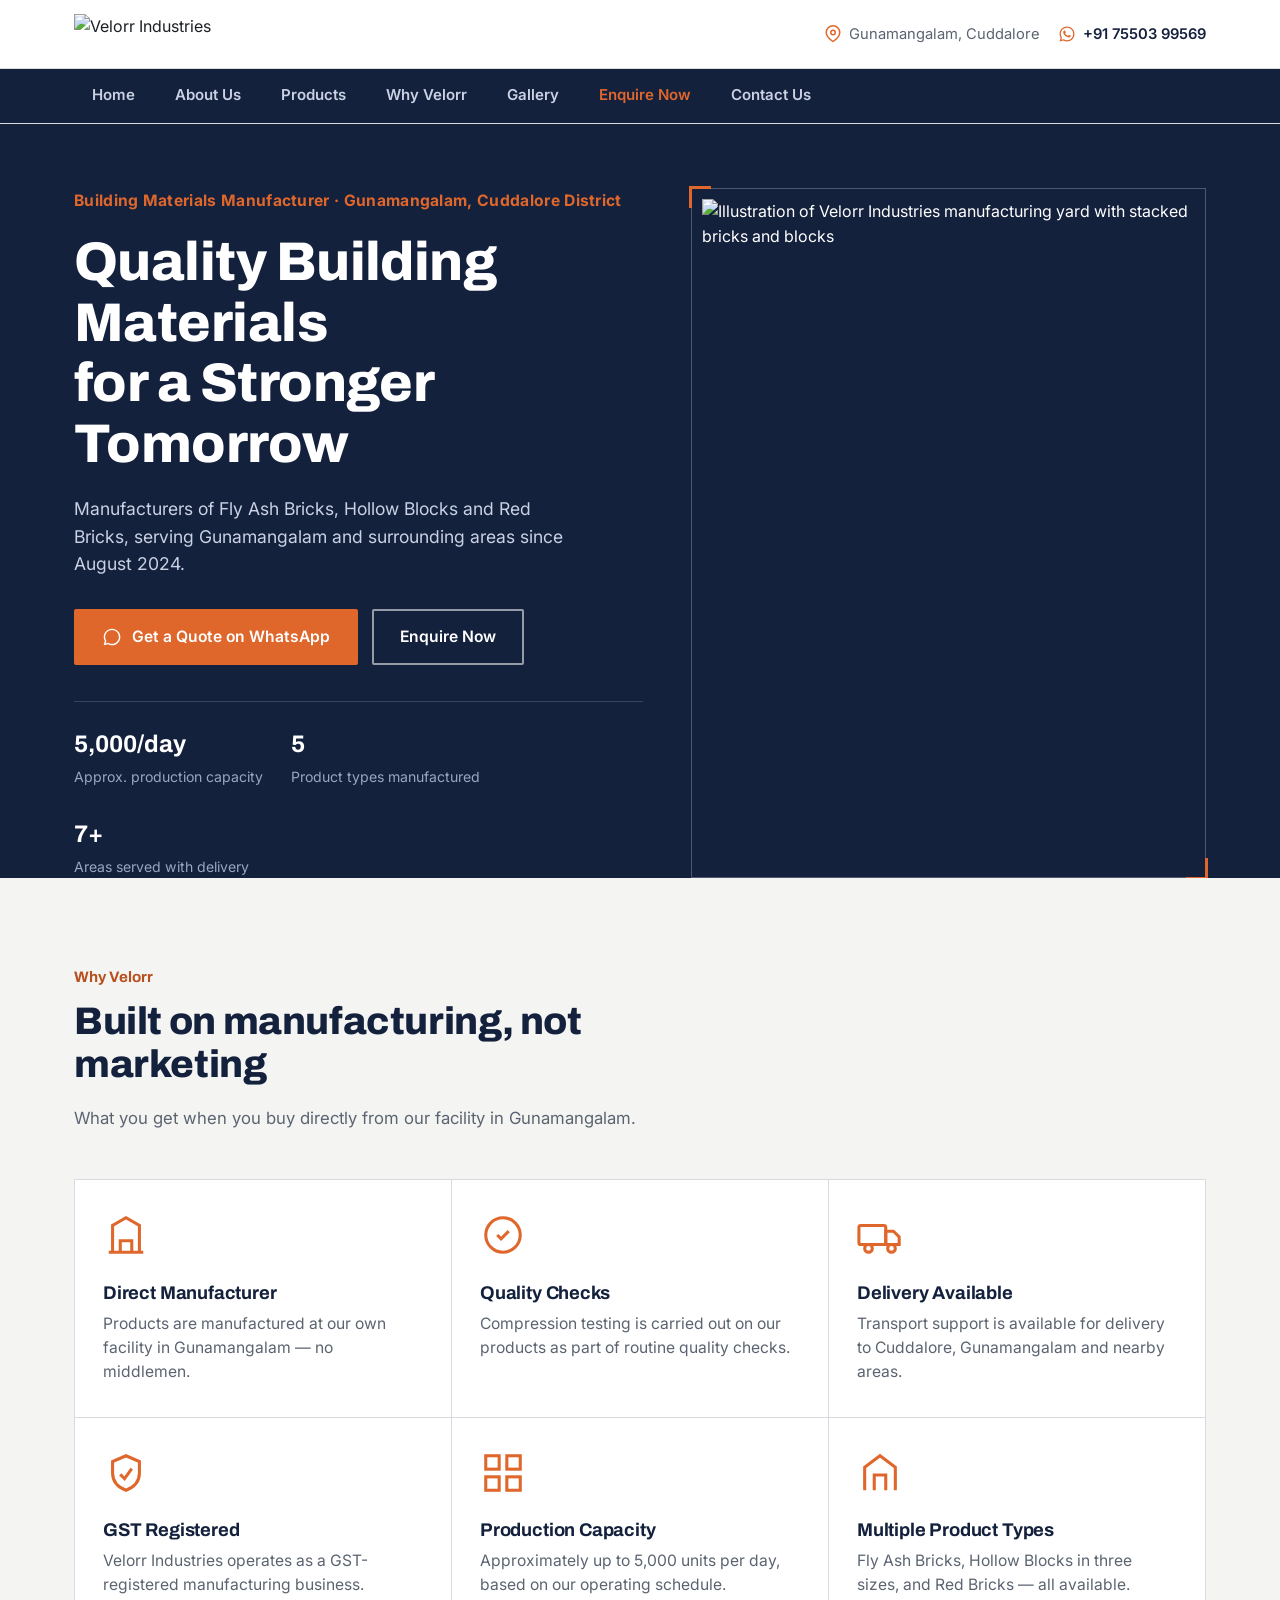
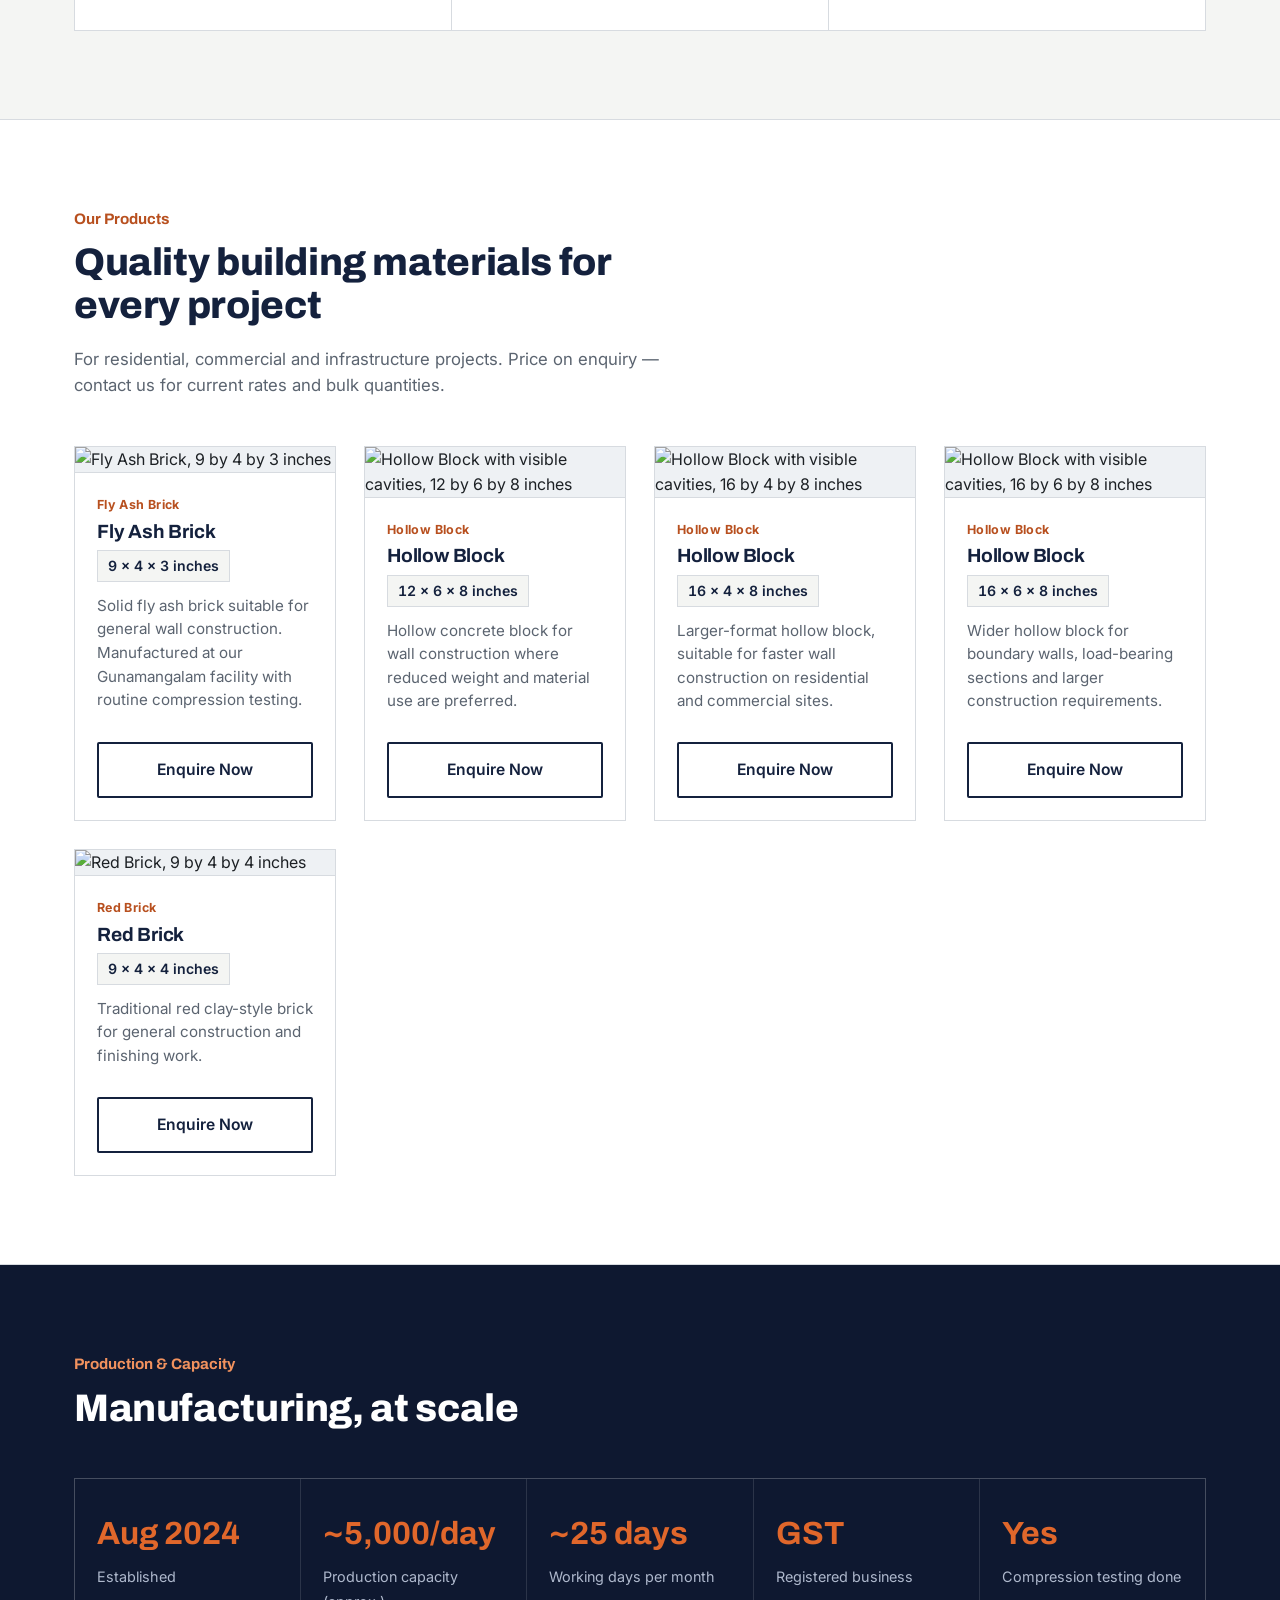
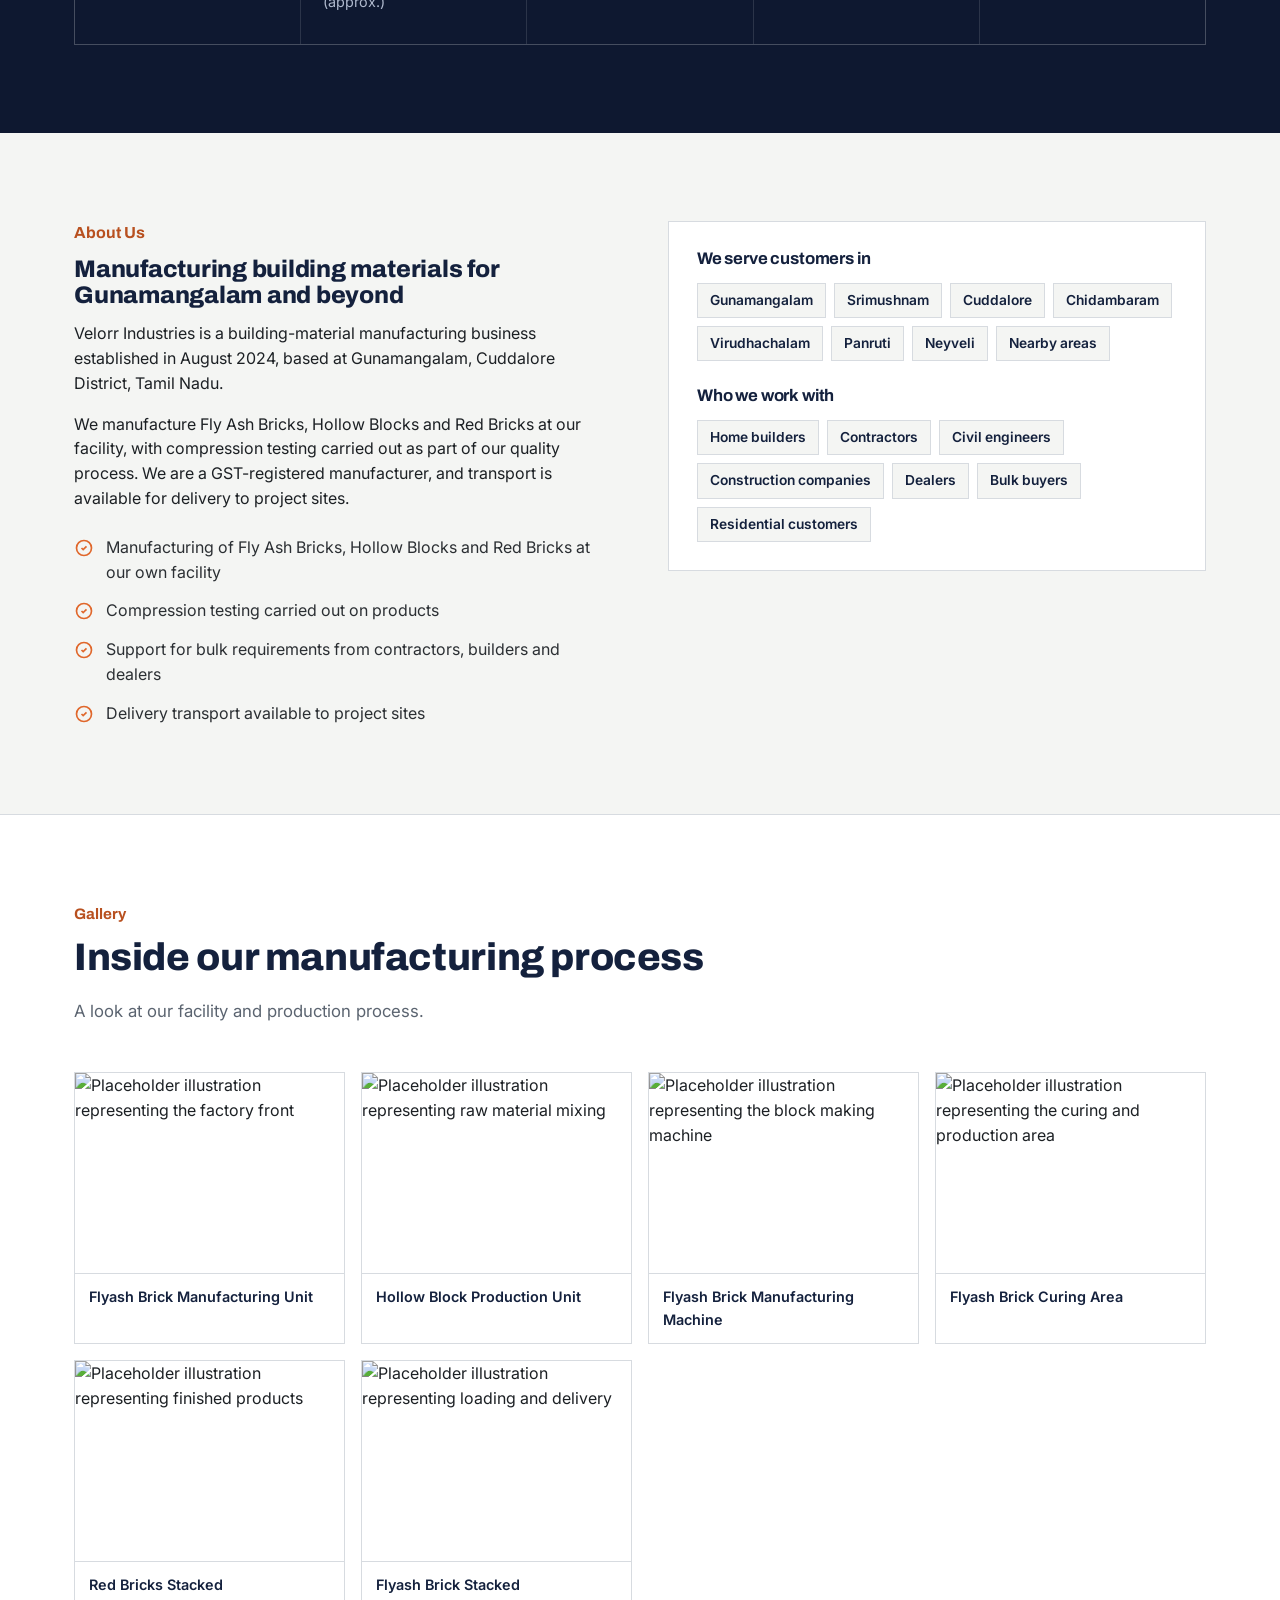
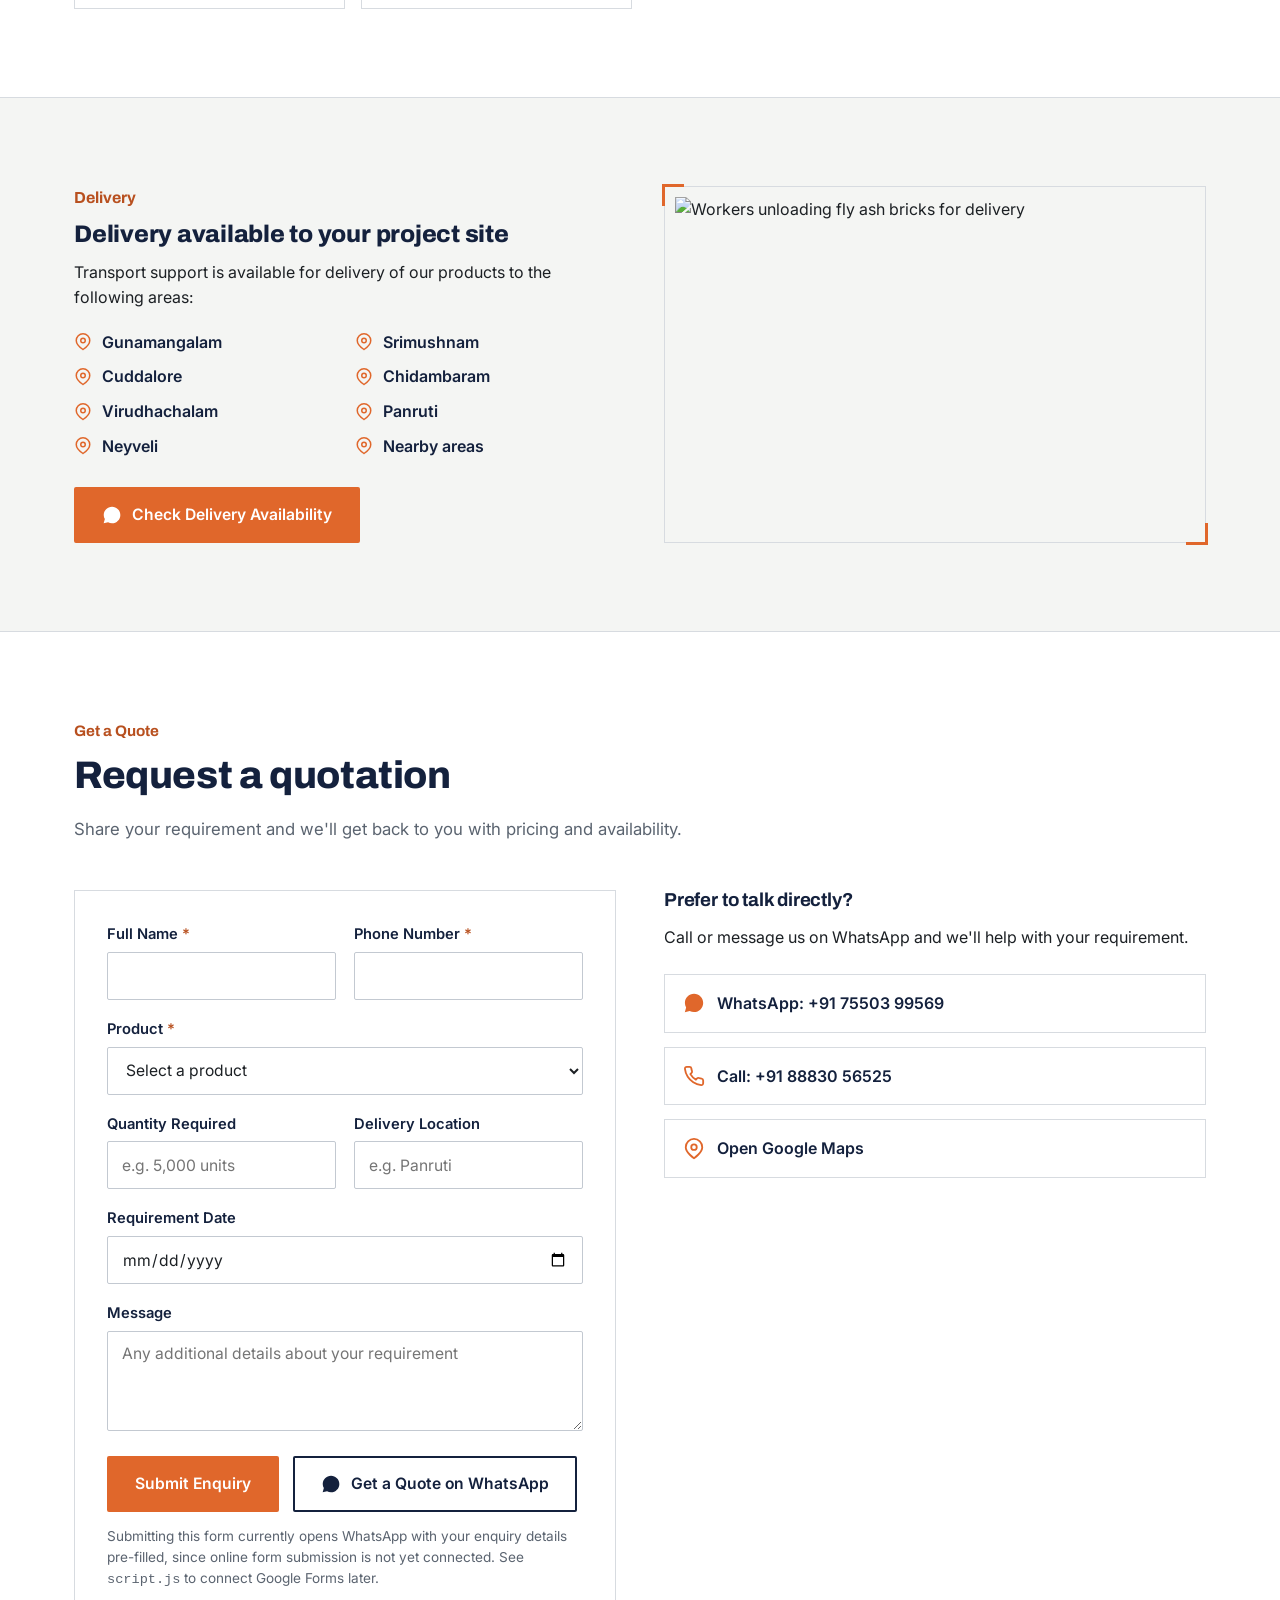
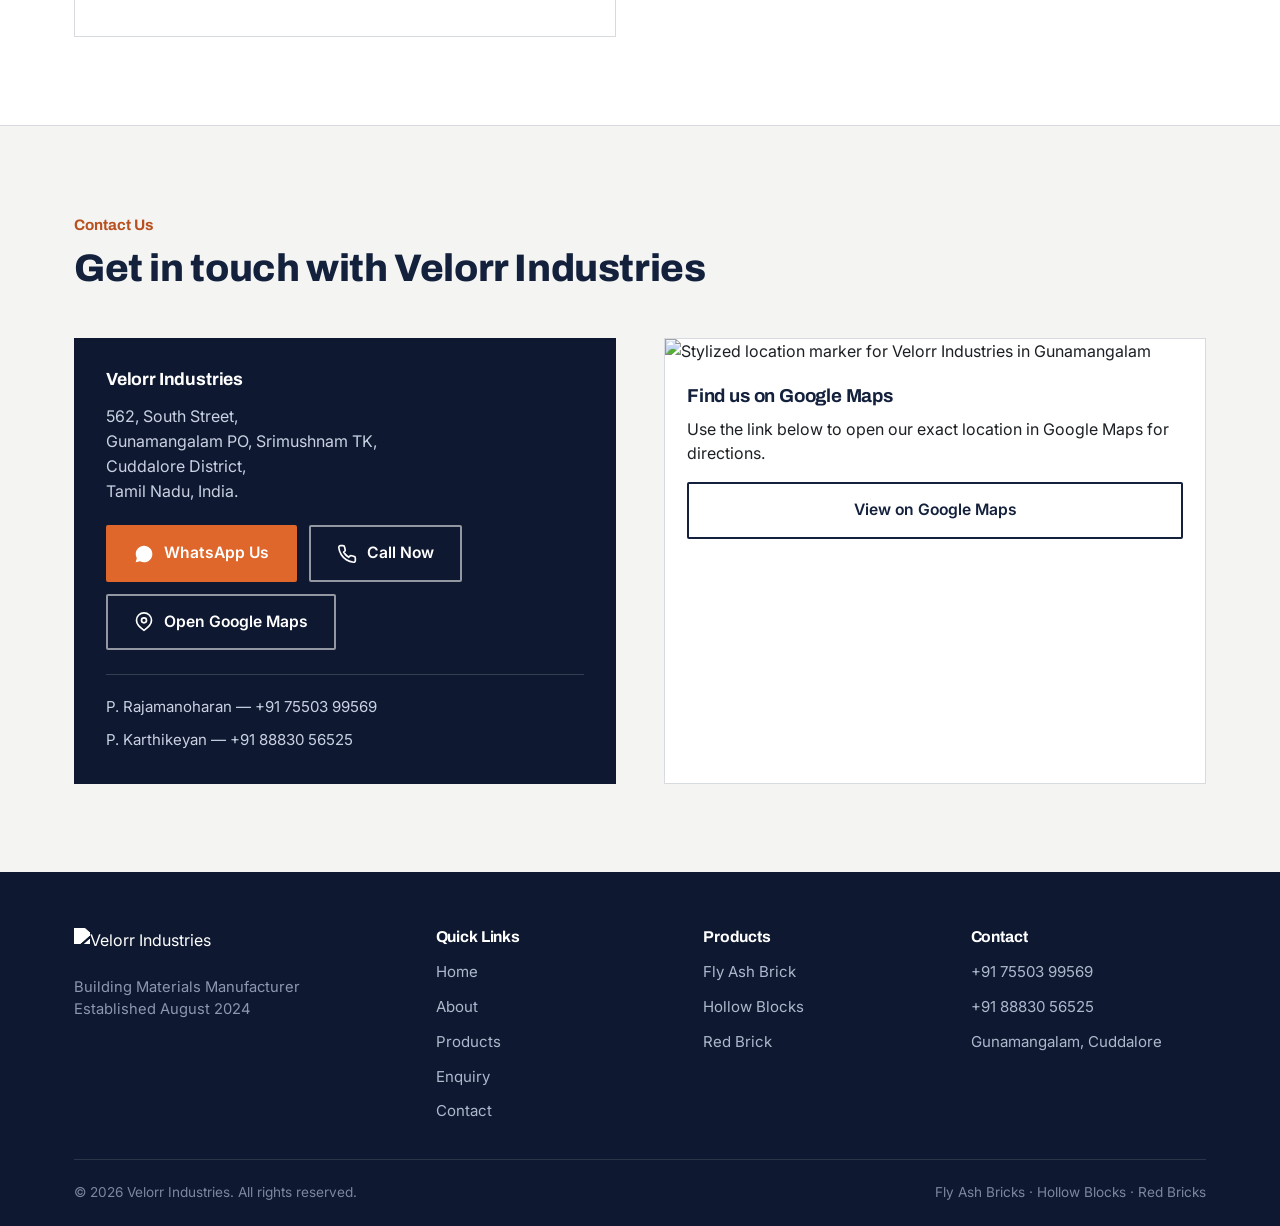
==== index.html @ 4a59111a "Add files via upload" ====
<!DOCTYPE html>
<html lang="en">
<head>
<meta charset="UTF-8">
<meta name="viewport" content="width=device-width, initial-scale=1.0">
<title>Velorr Industries | Fly Ash Bricks, Hollow Blocks &amp; Red Bricks in Cuddalore</title>
<meta name="description" content="Velorr Industries manufactures Fly Ash Bricks, Hollow Blocks and Red Bricks in Gunamangalam, Cuddalore District, Tamil Nadu, with delivery available in surrounding areas.">
<meta name="theme-color" content="#14213D">

<!-- Open Graph -->
<meta property="og:type" content="business.business">
<meta property="og:title" content="Velorr Industries | Fly Ash Bricks, Hollow Blocks & Red Bricks in Cuddalore">
<meta property="og:description" content="Manufacturers of Fly Ash Bricks, Hollow Blocks and Red Bricks in Gunamangalam, Cuddalore District, Tamil Nadu. Delivery available in Cuddalore, Srimushnam, Chidambaram, Virudhachalam, Panruti, Neyveli and nearby areas.">
<meta property="og:image" content="images/hero.jpeg>
<meta property="og:locale" content="en_IN">

<link rel="icon" type="image/svg+xml" href="favicon/favicon.svg">
<link rel="preconnect" href="https://fonts.googleapis.com">
<link rel="preconnect" href="https://fonts.gstatic.com" crossorigin>
<link href="https://fonts.googleapis.com/css2?family=Archivo:wght@600;700;800&amp;family=Inter:wght@400;500;600;700&amp;display=swap" rel="stylesheet">
<link rel="stylesheet" href="styles.css">

<script type="application/ld+json">
{
  "@context": "https://schema.org",
  "@type": "Manufacturer",
  "name": "Velorr Industries",
  "description": "Manufacturer of Fly Ash Bricks, Hollow Blocks and Red Bricks based in Gunamangalam, Cuddalore District, Tamil Nadu.",
  "address": {
    "@type": "PostalAddress",
    "streetAddress": "562, South Street, Gunamangalam PO, Srimushnam TK",
    "addressLocality": "Cuddalore District",
    "addressRegion": "Tamil Nadu",
    "addressCountry": "IN"
  },
  "telephone": "+91-75503-99569",
  "areaServed": ["Cuddalore", "Gunamangalam", "Srimushnam", "Chidambaram", "Virudhachalam", "Panruti", "Neyveli"],
  "foundingDate": "2024-08",
  "hasMap": "https://maps.app.goo.gl/VKtNGLdGWrJcr73x6",
  "makesOffer": [
    { "@type": "Offer", "itemOffered": { "@type": "Product", "name": "Fly Ash Brick", "additionalProperty": { "@type": "PropertyValue", "name": "Size", "value": "9 x 4 x 3 inches" } } },
    { "@type": "Offer", "itemOffered": { "@type": "Product", "name": "Hollow Block", "additionalProperty": { "@type": "PropertyValue", "name": "Size", "value": "12 x 4 x 8 inches" } } },
    { "@type": "Offer", "itemOffered": { "@type": "Product", "name": "Hollow Block", "additionalProperty": { "@type": "PropertyValue", "name": "Size", "value": "16 x 4 x 8 inches" } } },
    { "@type": "Offer", "itemOffered": { "@type": "Product", "name": "Hollow Block", "additionalProperty": { "@type": "PropertyValue", "name": "Size", "value": "16 x 6 x 8 inches" } } },
    { "@type": "Offer", "itemOffered": { "@type": "Product", "name": "Red Brick", "additionalProperty": { "@type": "PropertyValue", "name": "Size", "value": "9 x 4 x 4 inches" } } }
  ]
}
</script>
</head>
<body>

<a class="skip-link" href="#main">Skip to main content</a>

<!-- =========================================================
     HEADER
     ========================================================= -->
<header class="site-header">
  <div class="header-top">
    <a class="brand" href="#home" aria-label="Velorr Industries home">
      <img src="images/logo.svg" alt="Velorr Industries">
    </a>

    <div class="header-contact">
      <span class="header-location">
        <svg viewBox="0 0 24 24" fill="none" stroke="currentColor" stroke-width="2" aria-hidden="true"><path d="M21 10c0 6-9 12-9 12s-9-6-9-12a9 9 0 0 1 18 0Z"/><circle cx="12" cy="10" r="3"/></svg>
        Gunamangalam, Cuddalore
      </span>
      <a href="https://wa.me/917550399569" target="_blank" rel="noopener">
        <svg viewBox="0 0 24 24" fill="currentColor" aria-hidden="true"><path d="M12.04 2c-5.5 0-9.96 4.46-9.96 9.96 0 1.76.46 3.45 1.34 4.95L2 22l5.25-1.38a9.9 9.9 0 0 0 4.79 1.22h.01c5.5 0 9.96-4.46 9.96-9.96S17.54 2 12.04 2zm0 18.2h-.01a8.2 8.2 0 0 1-4.19-1.15l-.3-.18-3.11.82.83-3.03-.2-.31a8.24 8.24 0 0 1-1.26-4.4c0-4.55 3.7-8.25 8.25-8.25 2.2 0 4.27.86 5.83 2.42a8.19 8.19 0 0 1 2.41 5.83c0 4.55-3.7 8.25-8.25 8.25zm4.52-6.17c-.25-.12-1.47-.72-1.7-.81-.23-.08-.39-.12-.56.13-.17.25-.64.81-.78.97-.14.17-.29.19-.53.06-.25-.12-1.05-.39-2-1.23-.74-.66-1.24-1.48-1.39-1.73-.14-.25-.02-.38.11-.51.11-.11.25-.29.37-.43.12-.14.16-.25.25-.41.08-.17.04-.31-.02-.43-.06-.12-.56-1.35-.77-1.85-.2-.48-.41-.42-.56-.43h-.48c-.17 0-.43.06-.66.31-.23.25-.86.84-.86 2.04 0 1.2.88 2.37 1 2.53.12.17 1.74 2.65 4.21 3.72.59.25 1.05.4 1.41.52.59.19 1.13.16 1.56.1.48-.07 1.47-.6 1.68-1.18.21-.58.21-1.07.15-1.18-.06-.1-.23-.17-.48-.29z"/></svg>
        +91 75503 99569
      </a>
    </div>

    <button class="nav-toggle" id="navToggle" aria-expanded="false" aria-controls="mainNav" aria-label="Toggle navigation menu">
      <svg viewBox="0 0 24 24" fill="none" stroke="currentColor" stroke-width="2" aria-hidden="true"><line x1="3" y1="6" x2="21" y2="6"/><line x1="3" y1="12" x2="21" y2="12"/><line x1="3" y1="18" x2="21" y2="18"/></svg>
    </button>
  </div>

  <nav class="main-nav" id="mainNav" aria-label="Primary">
    <ul>
      <li><a href="#home">Home</a></li>
      <li><a href="#about">About Us</a></li>
      <li><a href="#products">Products</a></li>
      <li><a href="#why-velorr">Why Velorr</a></li>
      <li><a href="#gallery">Gallery</a></li>
      <li class="nav-cta"><a href="#enquiry">Enquire Now</a></li>
      <li><a href="#contact">Contact Us</a></li>
    </ul>
  </nav>
</header>

<main id="main">

  <!-- =========================================================
       HERO
       ========================================================= -->
  <section class="hero" id="home">
    <div class="container">
      <div class="hero-content">
        <span class="hero-eyebrow">Building Materials Manufacturer &middot; Gunamangalam, Cuddalore District</span>
        <h1>Quality Building Materials<br>for a Stronger Tomorrow</h1>
        <p class="hero-sub">Manufacturers of Fly Ash Bricks, Hollow Blocks and Red Bricks, serving Gunamangalam and surrounding areas since August 2024.</p>
        <div class="hero-ctas">
          <a class="btn btn-primary" href="https://wa.me/917550399569?text=Hello%20Velorr%20Industries%2C%0A%0AI%20would%20like%20to%20enquire%20about%20your%20building%20materials.%0A%0AProduct%3A%20%0AQuantity%3A%20%0ADelivery%20Location%3A%20%0A%0APlease%20share%20the%20price%20and%20availability.%0A%0AThank%20you." target="_blank" rel="noopener">
            <svg viewBox="0 0 24 24" fill="currentColor" aria-hidden="true"><path d="M12.04 2c-5.5 0-9.96 4.46-9.96 9.96 0 1.76.46 3.45 1.34 4.95L2 22l5.25-1.38a9.9 9.9 0 0 0 4.79 1.22h.01c5.5 0 9.96-4.46 9.96-9.96S17.54 2 12.04 2zm0 18.2h-.01a8.2 8.2 0 0 1-4.19-1.15l-.3-.18-3.11.82.83-3.03-.2-.31a8.24 8.24 0 0 1-1.26-4.4c0-4.55 3.7-8.25 8.25-8.25 2.2 0 4.27.86 5.83 2.42a8.19 8.19 0 0 1 2.41 5.83c0 4.55-3.7 8.25-8.25 8.25z"/></svg>
            Get a Quote on WhatsApp
          </a>
          <a class="btn btn-on-dark" href="#enquiry">Enquire Now</a>
        </div>
        <div class="hero-facts">
          <div class="hero-fact"><strong>5,000/day</strong><span>Approx. production capacity</span></div>
          <div class="hero-fact"><strong>5</strong><span>Product types manufactured</span></div>
          <div class="hero-fact"><strong>7+</strong><span>Areas served with delivery</span></div>
        </div>
      </div>
      <div class="hero-visual">
        <img src="images/hero.jpeg" alt="Illustration of Velorr Industries manufacturing yard with stacked bricks and blocks">
      </div>
    </div>
  </section>

  <!-- =========================================================
       WHY VELORR
       ========================================================= -->
  <section id="why-velorr">
    <div class="container">
      <div class="section-head">
        <span class="kicker">Why Velorr</span>
        <h2>Built on manufacturing, not marketing</h2>
        <p>What you get when you buy directly from our facility in Gunamangalam.</p>
      </div>

      <div class="why-grid">
        <div class="why-card">
          <svg class="why-icon" viewBox="0 0 24 24" fill="none" stroke="currentColor" stroke-width="1.6" aria-hidden="true"><path d="M3 21h18"/><path d="M5 21V7l7-4 7 4v14"/><path d="M9 21v-6h6v6"/></svg>
          <h3>Direct Manufacturer</h3>
          <p>Products are manufactured at our own facility in Gunamangalam &mdash; no middlemen.</p>
        </div>
        <div class="why-card">
          <svg class="why-icon" viewBox="0 0 24 24" fill="none" stroke="currentColor" stroke-width="1.6" aria-hidden="true"><path d="m9 12 2 2 4-4"/><circle cx="12" cy="12" r="9"/></svg>
          <h3>Quality Checks</h3>
          <p>Compression testing is carried out on our products as part of routine quality checks.</p>
        </div>
        <div class="why-card">
          <svg class="why-icon" viewBox="0 0 24 24" fill="none" stroke="currentColor" stroke-width="1.6" aria-hidden="true"><rect x="1" y="7" width="14" height="10" rx="1"/><path d="M15 10h4l3 3v4h-7z"/><circle cx="6" cy="19" r="2"/><circle cx="18" cy="19" r="2"/></svg>
          <h3>Delivery Available</h3>
          <p>Transport support is available for delivery to Cuddalore, Gunamangalam and nearby areas.</p>
        </div>
        <div class="why-card">
          <svg class="why-icon" viewBox="0 0 24 24" fill="none" stroke="currentColor" stroke-width="1.6" aria-hidden="true"><path d="M9 12.75 11.25 15 15 9.75"/><path d="M12 3l7 3v6c0 4.5-3 7.5-7 9-4-1.5-7-4.5-7-9V6l7-3Z"/></svg>
          <h3>GST Registered</h3>
          <p>Velorr Industries operates as a GST-registered manufacturing business.</p>
        </div>
        <div class="why-card">
          <svg class="why-icon" viewBox="0 0 24 24" fill="none" stroke="currentColor" stroke-width="1.6" aria-hidden="true"><rect x="3" y="3" width="7" height="7"/><rect x="14" y="3" width="7" height="7"/><rect x="3" y="14" width="7" height="7"/><rect x="14" y="14" width="7" height="7"/></svg>
          <h3>Production Capacity</h3>
          <p>Approximately up to 5,000 units per day, based on our operating schedule.</p>
        </div>
        <div class="why-card">
          <svg class="why-icon" viewBox="0 0 24 24" fill="none" stroke="currentColor" stroke-width="1.6" aria-hidden="true"><path d="M4 21V9l8-6 8 6v12"/><path d="M9 21v-8h6v8"/></svg>
          <h3>Multiple Product Types</h3>
          <p>Fly Ash Bricks, Hollow Blocks in three sizes, and Red Bricks &mdash; all available.</p>
        </div>
      </div>
    </div>
  </section>

  <!-- =========================================================
       PRODUCTS
       ========================================================= -->
  <section class="section-alt" id="products">
    <div class="container">
      <div class="section-head">
        <span class="kicker">Our Products</span>
        <h2>Quality building materials for every project</h2>
        <p>For residential, commercial and infrastructure projects. Price on enquiry &mdash; contact us for current rates and bulk quantities.</p>
      </div>

      <div class="product-grid">

        <article class="product-card">
          <div class="product-media">
            <img src="images/flyash.png" alt="Fly Ash Brick, 9 by 4 by 3 inches">
          </div>
          <div class="product-body">
            <span class="product-tag">Fly Ash Brick</span>
            <h3>Fly Ash Brick</h3>
            <span class="product-dims">9 &times; 4 &times; 3 inches</span>
            <p>Solid fly ash brick suitable for general wall construction. Manufactured at our Gunamangalam facility with routine compression testing.</p>
            <a class="btn btn-secondary" href="#enquiry" data-product="Fly Ash Brick &mdash; 9 x 4 x 3 inches">Enquire Now</a>
          </div>
        </article>

        <article class="product-card">
          <div class="product-media">
            <img src="images/hollow1.png" alt="Hollow Block with visible cavities, 12 by 6 by 8 inches">
          </div>
          <div class="product-body">
            <span class="product-tag">Hollow Block</span>
            <h3>Hollow Block</h3>
            <span class="product-dims">12 &times; 6 &times; 8 inches</span>
            <p>Hollow concrete block for wall construction where reduced weight and material use are preferred.</p>
            <a class="btn btn-secondary" href="#enquiry" data-product="Hollow Block &mdash; 12 x 6 x 8 inches">Enquire Now</a>
          </div>
        </article>

        <article class="product-card">
          <div class="product-media">
            <img src="images/hollow2.png" alt="Hollow Block with visible cavities, 16 by 4 by 8 inches">
          </div>
          <div class="product-body">
            <span class="product-tag">Hollow Block</span>
            <h3>Hollow Block</h3>
            <span class="product-dims">16 &times; 4 &times; 8 inches</span>
            <p>Larger-format hollow block, suitable for faster wall construction on residential and commercial sites.</p>
            <a class="btn btn-secondary" href="#enquiry" data-product="Hollow Block &mdash; 16 x 4 x 8 inches">Enquire Now</a>
          </div>
        </article>

        <article class="product-card">
          <div class="product-media">
            <img src="images/hollow3.png" alt="Hollow Block with visible cavities, 16 by 6 by 8 inches">
          </div>
          <div class="product-body">
            <span class="product-tag">Hollow Block</span>
            <h3>Hollow Block</h3>
            <span class="product-dims">16 &times; 6 &times; 8 inches</span>
            <p>Wider hollow block for boundary walls, load-bearing sections and larger construction requirements.</p>
            <a class="btn btn-secondary" href="#enquiry" data-product="Hollow Block &mdash; 16 x 6 x 8 inches">Enquire Now</a>
          </div>
        </article>

        <article class="product-card">
          <div class="product-media">
            <img src="images/redbrick.png" alt="Red Brick, 9 by 4 by 4 inches">
          </div>
          <div class="product-body">
            <span class="product-tag">Red Brick</span>
            <h3>Red Brick</h3>
            <span class="product-dims">9 &times; 4 &times; 4 inches</span>
            <p>Traditional red clay-style brick for general construction and finishing work.</p>
            <a class="btn btn-secondary" href="#enquiry" data-product="Red Brick &mdash; 9 x 4 x 4 inches">Enquire Now</a>
          </div>
        </article>

      </div>
    </div>
  </section>

  <!-- =========================================================
       PRODUCTION / CAPACITY
       ========================================================= -->
  <section class="stats-strip">
    <div class="container">
      <div class="section-head">
        <span class="kicker" style="color:#F2925E;">Production &amp; Capacity</span>
        <h2 style="color: #ffffff;">Manufacturing, at scale</h2>
      </div>
      <div class="stats-grid">
        <div class="stat-item">
          <strong>Aug 2024</strong>
          <span>Established</span>
        </div>
        <div class="stat-item">
          <strong>~5,000/day</strong>
          <span>Production capacity (approx.)</span>
        </div>
        <div class="stat-item">
          <strong>~25 days</strong>
          <span>Working days per month</span>
        </div>
        <div class="stat-item">
          <strong>GST</strong>
          <span>Registered business</span>
        </div>
        <div class="stat-item">
          <strong>Yes</strong>
          <span>Compression testing done</span>
        </div>
      </div>
    </div>
  </section>

  <!-- =========================================================
       ABOUT US
       ========================================================= -->
  <section id="about">
    <div class="container">
      <div class="about-grid">
        <div>
          <span class="kicker" style="display:block;font-family:var(--font-display);font-weight:700;color:#B8501F;margin-bottom:10px;">About Us</span>
          <h2>Manufacturing building materials for Gunamangalam and beyond</h2>
          <p>Velorr Industries is a building-material manufacturing business established in August 2024, based at Gunamangalam, Cuddalore District, Tamil Nadu.</p>
          <p>We manufacture Fly Ash Bricks, Hollow Blocks and Red Bricks at our facility, with compression testing carried out as part of our quality process. We are a GST-registered manufacturer, and transport is available for delivery to project sites.</p>
          <ul class="about-list">
            <li>
              <svg viewBox="0 0 24 24" fill="none" stroke="currentColor" stroke-width="2" aria-hidden="true"><path d="m9 12 2 2 4-4"/><circle cx="12" cy="12" r="9"/></svg>
              <span>Manufacturing of Fly Ash Bricks, Hollow Blocks and Red Bricks at our own facility</span>
            </li>
            <li>
              <svg viewBox="0 0 24 24" fill="none" stroke="currentColor" stroke-width="2" aria-hidden="true"><path d="m9 12 2 2 4-4"/><circle cx="12" cy="12" r="9"/></svg>
              <span>Compression testing carried out on products</span>
            </li>
            <li>
              <svg viewBox="0 0 24 24" fill="none" stroke="currentColor" stroke-width="2" aria-hidden="true"><path d="m9 12 2 2 4-4"/><circle cx="12" cy="12" r="9"/></svg>
              <span>Support for bulk requirements from contractors, builders and dealers</span>
            </li>
            <li>
              <svg viewBox="0 0 24 24" fill="none" stroke="currentColor" stroke-width="2" aria-hidden="true"><path d="m9 12 2 2 4-4"/><circle cx="12" cy="12" r="9"/></svg>
              <span>Delivery transport available to project sites</span>
            </li>
          </ul>
        </div>
        <div class="about-panel">
          <h3>We serve customers in</h3>
          <div class="service-tags">
            <span>Gunamangalam</span>
            <span>Srimushnam</span>
            <span>Cuddalore</span>
            <span>Chidambaram</span>
            <span>Virudhachalam</span>
            <span>Panruti</span>
            <span>Neyveli</span>
            <span>Nearby areas</span>
          </div>
          <h3 style="margin-top:26px;">Who we work with</h3>
          <div class="service-tags">
            <span>Home builders</span>
            <span>Contractors</span>
            <span>Civil engineers</span>
            <span>Construction companies</span>
            <span>Dealers</span>
            <span>Bulk buyers</span>
            <span>Residential customers</span>
          </div>
        </div>
      </div>
    </div>
  </section>

  <!-- =========================================================
       GALLERY
       ========================================================= -->
  <section class="section-alt" id="gallery">
    <div class="container">
      <div class="section-head">
        <span class="kicker">Gallery</span>
        <h2>Inside our manufacturing process</h2>
        <p>A look at our facility and production process.</p>
      </div>

      <div class="gallery-grid">
        <div class="gallery-item">
          <img src="images/factory.png" alt="Placeholder illustration representing the factory front">
          <div class="gallery-caption">Flyash Brick Manufacturing Unit</div>
        </div>
        <div class="gallery-item">
          <img src="images/hollowblockprod.png" alt="Placeholder illustration representing raw material mixing">
          <div class="gallery-caption">Hollow Block Production Unit</div>
        </div>
        <div class="gallery-item">
          <img src="images/machine.png" alt="Placeholder illustration representing the block making machine">
          <div class="gallery-caption">Flyash Brick Manufacturing Machine</div>
        </div>
        <div class="gallery-item">
          <img src="images/curing.png" alt="Placeholder illustration representing the curing and production area">
          <div class="gallery-caption">Flyash Brick Curing Area</div>
        </div>
        <div class="gallery-item">
          <img src="images/red.png" alt="Placeholder illustration representing finished products">
          <div class="gallery-caption">Red Bricks Stacked </div>
        </div>
        <div class="gallery-item">
          <img src="images/fab.png" alt="Placeholder illustration representing loading and delivery">
          <div class="gallery-caption">Flyash Brick Stacked</div>
        </div>
      </div>


    </div>
  </section>

  <!-- =========================================================
       DELIVERY
       ========================================================= -->
  <section id="delivery">
    <div class="container">
      <div class="delivery-wrap">
        <div>
          <span class="kicker" style="display:block;font-family:var(--font-display);font-weight:700;color:#B8501F;margin-bottom:10px;">Delivery</span>
          <h2>Delivery available to your project site</h2>
          <p>Transport support is available for delivery of our products to the following areas:</p>
          <ul class="area-list">
            <li><svg viewBox="0 0 24 24" fill="none" stroke="currentColor" stroke-width="2" aria-hidden="true"><path d="M21 10c0 6-9 12-9 12s-9-6-9-12a9 9 0 0 1 18 0Z"/><circle cx="12" cy="10" r="3"/></svg>Gunamangalam</li>
            <li><svg viewBox="0 0 24 24" fill="none" stroke="currentColor" stroke-width="2" aria-hidden="true"><path d="M21 10c0 6-9 12-9 12s-9-6-9-12a9 9 0 0 1 18 0Z"/><circle cx="12" cy="10" r="3"/></svg>Srimushnam</li>
            <li><svg viewBox="0 0 24 24" fill="none" stroke="currentColor" stroke-width="2" aria-hidden="true"><path d="M21 10c0 6-9 12-9 12s-9-6-9-12a9 9 0 0 1 18 0Z"/><circle cx="12" cy="10" r="3"/></svg>Cuddalore</li>
            <li><svg viewBox="0 0 24 24" fill="none" stroke="currentColor" stroke-width="2" aria-hidden="true"><path d="M21 10c0 6-9 12-9 12s-9-6-9-12a9 9 0 0 1 18 0Z"/><circle cx="12" cy="10" r="3"/></svg>Chidambaram</li>
            <li><svg viewBox="0 0 24 24" fill="none" stroke="currentColor" stroke-width="2" aria-hidden="true"><path d="M21 10c0 6-9 12-9 12s-9-6-9-12a9 9 0 0 1 18 0Z"/><circle cx="12" cy="10" r="3"/></svg>Virudhachalam</li>
            <li><svg viewBox="0 0 24 24" fill="none" stroke="currentColor" stroke-width="2" aria-hidden="true"><path d="M21 10c0 6-9 12-9 12s-9-6-9-12a9 9 0 0 1 18 0Z"/><circle cx="12" cy="10" r="3"/></svg>Panruti</li>
            <li><svg viewBox="0 0 24 24" fill="none" stroke="currentColor" stroke-width="2" aria-hidden="true"><path d="M21 10c0 6-9 12-9 12s-9-6-9-12a9 9 0 0 1 18 0Z"/><circle cx="12" cy="10" r="3"/></svg>Neyveli</li>
            <li><svg viewBox="0 0 24 24" fill="none" stroke="currentColor" stroke-width="2" aria-hidden="true"><path d="M21 10c0 6-9 12-9 12s-9-6-9-12a9 9 0 0 1 18 0Z"/><circle cx="12" cy="10" r="3"/></svg>Nearby areas</li>
          </ul>
          <a class="btn btn-primary" href="https://wa.me/917550399569?text=Hello%20Velorr%20Industries%2C%0A%0ACan%20you%20confirm%20delivery%20availability%20to%20my%20location%3F%0A%0ALocation%3A%20" target="_blank" rel="noopener">
            <svg viewBox="0 0 24 24" fill="currentColor" aria-hidden="true"><path d="M12.04 2c-5.5 0-9.96 4.46-9.96 9.96 0 1.76.46 3.45 1.34 4.95L2 22l5.25-1.38a9.9 9.9 0 0 0 4.79 1.22h.01c5.5 0 9.96-4.46 9.96-9.96S17.54 2 12.04 2z"/></svg>
            Check Delivery Availability
          </a>
        </div>
        <div class="hero-visual" style="border-color:var(--line);">
          
  <img src="images/load.png"
       alt="Workers unloading fly ash bricks for delivery"
       style="width:100%;height:auto;display:block;">
          
      </div>
    </div>
  </section>

  <!-- =========================================================
       ENQUIRY / GET A QUOTE
       ========================================================= -->
  <section class="section-alt" id="enquiry">
    <div class="container">
      <div class="section-head">
        <span class="kicker">Get a Quote</span>
        <h2>Request a quotation</h2>
        <p>Share your requirement and we'll get back to you with pricing and availability.</p>
      </div>

      <div class="enquiry-wrap">
        <form class="form-card" id="enquiryForm" novalidate>
          <div class="form-row">
            <div class="form-field">
              <label for="fullName">Full Name <span class="required">*</span></label>
              <input type="text" id="fullName" name="fullName" autocomplete="name" required>
            </div>
            <div class="form-field">
              <label for="phone">Phone Number <span class="required">*</span></label>
              <input type="tel" id="phone" name="phone" autocomplete="tel" inputmode="tel" required>
            </div>
          </div>

          <div class="form-field">
            <label for="product">Product <span class="required">*</span></label>
            <select id="product" name="product" required>
              <option value="" disabled selected>Select a product</option>
              <option value="Fly Ash Brick — 9 x 4 x 3 inches">Fly Ash Brick — 9 &times; 4 &times; 3 inches</option>
              <option value="Hollow Block — 12 x 4 x 8 inches">Hollow Block — 12 &times; 4 &times; 8 inches</option>
              <option value="Hollow Block — 16 x 4 x 8 inches">Hollow Block — 16 &times; 4 &times; 8 inches</option>
              <option value="Hollow Block — 16 x 6 x 8 inches">Hollow Block — 16 &times; 6 &times; 8 inches</option>
              <option value="Red Brick — 9 x 4 x 4 inches">Red Brick — 9 &times; 4 &times; 4 inches</option>
            </select>
          </div>

          <div class="form-row">
            <div class="form-field">
              <label for="quantity">Quantity Required</label>
              <input type="text" id="quantity" name="quantity" placeholder="e.g. 5,000 units">
            </div>
            <div class="form-field">
              <label for="location">Delivery Location</label>
              <input type="text" id="location" name="location" placeholder="e.g. Panruti">
            </div>
          </div>

          <div class="form-field">
            <label for="reqDate">Requirement Date</label>
            <input type="date" id="reqDate" name="reqDate">
          </div>

          <div class="form-field">
            <label for="message">Message</label>
            <textarea id="message" name="message" placeholder="Any additional details about your requirement"></textarea>
          </div>

          <div class="form-actions">
            <button type="submit" class="btn btn-primary">Submit Enquiry</button>
            <a class="btn btn-secondary" href="https://wa.me/917550399569" target="_blank" rel="noopener" id="waFallbackLink">
              <svg viewBox="0 0 24 24" fill="currentColor" aria-hidden="true"><path d="M12.04 2c-5.5 0-9.96 4.46-9.96 9.96 0 1.76.46 3.45 1.34 4.95L2 22l5.25-1.38a9.9 9.9 0 0 0 4.79 1.22h.01c5.5 0 9.96-4.46 9.96-9.96S17.54 2 12.04 2z"/></svg>
              Get a Quote on WhatsApp
            </a>
          </div>

          <p class="form-note">Submitting this form currently opens WhatsApp with your enquiry details pre-filled, since online form submission is not yet connected. See <code>script.js</code> to connect Google Forms later.</p>
          <div class="form-status" id="formStatus" role="status"></div>
        </form>

        <div class="enquiry-side">
          <h3>Prefer to talk directly?</h3>
          <p>Call or message us on WhatsApp and we'll help with your requirement.</p>
          <div class="contact-quick">
            <a href="https://wa.me/917550399569" target="_blank" rel="noopener">
              <svg viewBox="0 0 24 24" fill="currentColor" aria-hidden="true"><path d="M12.04 2c-5.5 0-9.96 4.46-9.96 9.96 0 1.76.46 3.45 1.34 4.95L2 22l5.25-1.38a9.9 9.9 0 0 0 4.79 1.22h.01c5.5 0 9.96-4.46 9.96-9.96S17.54 2 12.04 2z"/></svg>
              WhatsApp: +91 75503 99569
            </a>
            <a href="tel:+918883056525">
              <svg viewBox="0 0 24 24" fill="none" stroke="currentColor" stroke-width="2" aria-hidden="true"><path d="M22 16.92v3a2 2 0 0 1-2.18 2 19.8 19.8 0 0 1-8.63-3.07 19.5 19.5 0 0 1-6-6 19.8 19.8 0 0 1-3.07-8.67A2 2 0 0 1 4.11 2h3a2 2 0 0 1 2 1.72c.13.96.36 1.9.68 2.81a2 2 0 0 1-.45 2.11L8.09 9.91a16 16 0 0 0 6 6l1.27-1.27a2 2 0 0 1 2.11-.45c.91.32 1.85.55 2.81.68A2 2 0 0 1 22 16.92z"/></svg>
              Call: +91 88830 56525
            </a>
            <a href="https://maps.app.goo.gl/VKtNGLdGWrJcr73x6" target="_blank" rel="noopener">
              <svg viewBox="0 0 24 24" fill="none" stroke="currentColor" stroke-width="2" aria-hidden="true"><path d="M21 10c0 6-9 12-9 12s-9-6-9-12a9 9 0 0 1 18 0Z"/><circle cx="12" cy="10" r="3"/></svg>
              Open Google Maps
            </a>
          </div>
        </div>
      </div>
    </div>
  </section>

  <!-- =========================================================
       CONTACT
       ========================================================= -->
  <section id="contact">
    <div class="container">
      <div class="section-head">
        <span class="kicker">Contact Us</span>
        <h2>Get in touch with Velorr Industries</h2>
      </div>

      <div class="contact-grid">
        <div class="contact-card">
          <h3>Velorr Industries</h3>
          <p class="addr">
            562, South Street,<br>
            Gunamangalam PO, Srimushnam TK,<br>
            Cuddalore District,<br>
            Tamil Nadu, India.
          </p>
          <div class="btn-group">
            <a class="btn btn-primary" href="https://wa.me/917550399569" target="_blank" rel="noopener">
              <svg viewBox="0 0 24 24" fill="currentColor" aria-hidden="true"><path d="M12.04 2c-5.5 0-9.96 4.46-9.96 9.96 0 1.76.46 3.45 1.34 4.95L2 22l5.25-1.38a9.9 9.9 0 0 0 4.79 1.22h.01c5.5 0 9.96-4.46 9.96-9.96S17.54 2 12.04 2z"/></svg>
              WhatsApp Us
            </a>
            <a class="btn btn-on-dark" href="tel:+917550399569">
              <svg viewBox="0 0 24 24" fill="none" stroke="currentColor" stroke-width="2" aria-hidden="true"><path d="M22 16.92v3a2 2 0 0 1-2.18 2 19.8 19.8 0 0 1-8.63-3.07 19.5 19.5 0 0 1-6-6 19.8 19.8 0 0 1-3.07-8.67A2 2 0 0 1 4.11 2h3a2 2 0 0 1 2 1.72c.13.96.36 1.9.68 2.81a2 2 0 0 1-.45 2.11L8.09 9.91a16 16 0 0 0 6 6l1.27-1.27a2 2 0 0 1 2.11-.45c.91.32 1.85.55 2.81.68A2 2 0 0 1 22 16.92z"/></svg>
              Call Now
            </a>
            <a class="btn btn-on-dark" href="https://maps.app.goo.gl/VKtNGLdGWrJcr73x6" target="_blank" rel="noopener">
              <svg viewBox="0 0 24 24" fill="none" stroke="currentColor" stroke-width="2" aria-hidden="true"><path d="M21 10c0 6-9 12-9 12s-9-6-9-12a9 9 0 0 1 18 0Z"/><circle cx="12" cy="10" r="3"/></svg>
              Open Google Maps
            </a>
          </div>
          <div class="contact-people">
            <span>P. Rajamanoharan &mdash; +91 75503 99569</span>
            <span>P. Karthikeyan &mdash; +91 88830 56525</span>
          </div>
        </div>

        <div class="map-card">
          <img src="images/loc.png" alt="Stylized location marker for Velorr Industries in Gunamangalam">
          <div class="map-card-body">
            <h3>Find us on Google Maps</h3>
            <p>Use the link below to open our exact location in Google Maps for directions.</p>
            <a class="btn btn-secondary btn-block" href="https://maps.app.goo.gl/VKtNGLdGWrJcr73x6" target="_blank" rel="noopener">View on Google Maps</a>
          </div>
        </div>
      </div>
    </div>
  </section>

</main>

<!-- =========================================================
     FOOTER
     ========================================================= -->
<footer class="site-footer">
  <div class="container">
    <div class="footer-grid">
      <div class="footer-brand">
        <img src="images/logo.svg" alt="Velorr Industries">
        <p>Building Materials Manufacturer<br>Established August 2024</p>
      </div>
      <div>
        <h4>Quick Links</h4>
        <ul>
          <li><a href="#home">Home</a></li>
          <li><a href="#about">About</a></li>
          <li><a href="#products">Products</a></li>
          <li><a href="#enquiry">Enquiry</a></li>
          <li><a href="#contact">Contact</a></li>
        </ul>
      </div>
      <div>
        <h4>Products</h4>
        <ul>
          <li><a href="#products">Fly Ash Brick</a></li>
          <li><a href="#products">Hollow Blocks</a></li>
          <li><a href="#products">Red Brick</a></li>
        </ul>
      </div>
      <div>
        <h4>Contact</h4>
        <ul>
          <li><a href="https://wa.me/917550399569" target="_blank" rel="noopener">+91 75503 99569</a></li>
          <li><a href="tel:+918883056525">+91 88830 56525</a></li>
          <li><a href="https://maps.app.goo.gl/VKtNGLdGWrJcr73x6" target="_blank" rel="noopener">Gunamangalam, Cuddalore</a></li>
        </ul>
      </div>
    </div>
    <div class="footer-bottom">
      <span>&copy; <span id="year">2026</span> Velorr Industries. All rights reserved.</span>
      <span>Fly Ash Bricks &middot; Hollow Blocks &middot; Red Bricks</span>
    </div>
  </div>
</footer>

<script src="script.js"></script>
</body>
</html>
---- styles.css ----
/* =========================================================
   VELORR INDUSTRIES — STYLESHEET
   Design tokens, layout, and component styles.
   ========================================================= */

:root {
  /* Color tokens */
  --navy: #14213D;
  --navy-deep: #0E1830;
  --navy-mid: #243456;
  --charcoal: #2B2F33;
  --ink: #1C2024;
  --slate: #5B6470;
  --line: #D7DBE0;
  --paper: #F4F5F3;
  --white: #FFFFFF;
  --orange: #E0672B;
  --orange-dark: #B8501F;
  --brick: #8F3E24;

  /* Type */
  --font-display: "Archivo", "Arial Narrow", Arial, sans-serif;
  --font-body: "Inter", -apple-system, "Segoe UI", Arial, sans-serif;

  /* Layout */
  --max-width: 1180px;
  --gutter: 24px;
  --radius: 2px;
}

*, *::before, *::after { box-sizing: border-box; }

html {
  scroll-behavior: smooth;
  -webkit-text-size-adjust: 100%;
}

@media (prefers-reduced-motion: reduce) {
  html { scroll-behavior: auto; }
  *, *::before, *::after {
    animation-duration: 0.01ms !important;
    animation-iteration-count: 1 !important;
    transition-duration: 0.01ms !important;
  }
}

body {
  margin: 0;
  font-family: var(--font-body);
  color: var(--ink);
  background: var(--paper);
  line-height: 1.55;
  overflow-x: hidden;
}

img { max-width: 100%; display: block; }

a { color: inherit; }

h1, h2, h3, h4 {
  font-family: var(--font-display);
  color: var(--navy);
  line-height: 1.12;
  margin: 0 0 0.5em;
  letter-spacing: -0.01em;
}

h1 { font-weight: 800; }
h2 { font-weight: 800; }
h3 { font-weight: 700; }

p { margin: 0 0 1em; max-width: 62ch; }

.container {
  max-width: var(--max-width);
  margin: 0 auto;
  padding: 0 var(--gutter);
}

section { padding: 88px 0; }

.section-head {
  max-width: 640px;
  margin-bottom: 48px;
}

.section-head .kicker {
  display: block;
  font-family: var(--font-display);
  font-weight: 700;
  font-size: 0.95rem;
  color: var(--orange-dark);
  margin-bottom: 10px;
}

.section-head h2 {
  font-size: clamp(1.7rem, 3vw, 2.4rem);
}

.section-head p {
  color: var(--slate);
  font-size: 1.05rem;
}

.section-alt {
  background: var(--white);
  border-top: 1px solid var(--line);
  border-bottom: 1px solid var(--line);
}

.section-dark {
  background: var(--navy);
  color: #E7EAF0;
}
.section-dark h2, .section-dark h3 { color: var(--white); }
.section-dark .section-head p { color: #AEB8CC; }

/* Skip link */
.skip-link {
  position: absolute;
  left: -999px;
  top: 0;
  background: var(--orange);
  color: var(--white);
  padding: 12px 20px;
  z-index: 1000;
  font-weight: 600;
}
.skip-link:focus {
  left: 12px;
  top: 12px;
}

/* Focus visibility */
a:focus-visible,
button:focus-visible,
input:focus-visible,
select:focus-visible,
textarea:focus-visible {
  outline: 3px solid var(--orange);
  outline-offset: 2px;
}

/* =========================================================
   BUTTONS
   ========================================================= */

.btn {
  display: inline-flex;
  align-items: center;
  justify-content: center;
  gap: 10px;
  padding: 14px 26px;
  font-family: var(--font-body);
  font-weight: 600;
  font-size: 0.98rem;
  text-decoration: none;
  border: 2px solid transparent;
  border-radius: var(--radius);
  cursor: pointer;
  transition: background-color 0.15s ease, color 0.15s ease, border-color 0.15s ease, transform 0.1s ease;
  min-height: 48px;
}
.btn:active { transform: translateY(1px); }

.btn-primary {
  background: var(--orange);
  color: var(--white);
  border-color: var(--orange);
}
.btn-primary:hover { background: var(--orange-dark); border-color: var(--orange-dark); }

.btn-secondary {
  background: transparent;
  color: var(--navy);
  border-color: var(--navy);
}
.btn-secondary:hover { background: var(--navy); color: var(--white); }

.btn-on-dark {
  background: transparent;
  color: var(--white);
  border-color: rgba(255,255,255,0.55);
}
.btn-on-dark:hover { background: var(--white); color: var(--navy); }

.btn-block { width: 100%; }

.btn svg { width: 20px; height: 20px; flex-shrink: 0; }

/* =========================================================
   HEADER
   ========================================================= */

.site-header {
  position: sticky;
  top: 0;
  z-index: 500;
  background: var(--white);
  border-bottom: 1px solid var(--line);
}

.header-top {
  display: flex;
  align-items: center;
  justify-content: space-between;
  gap: 16px;
  padding: 14px var(--gutter);
  max-width: var(--max-width);
  margin: 0 auto;
}

.brand {
  display: flex;
  align-items: center;
  text-decoration: none;
  flex-shrink: 0;
}
.brand img {
  height: 40px;
  width: auto;
}

.header-contact {
  display: flex;
  align-items: center;
  gap: 18px;
  font-size: 0.92rem;
  color: var(--slate);
}

.header-contact a {
  display: inline-flex;
  align-items: center;
  gap: 7px;
  text-decoration: none;
  color: var(--navy);
  font-weight: 600;
}
.header-contact a svg { width: 18px; height: 18px; color: var(--orange); flex-shrink: 0; }

.header-location {
  display: inline-flex;
  align-items: center;
  gap: 7px;
}
.header-location svg { width: 18px; height: 18px; color: var(--orange); flex-shrink: 0; }

.nav-toggle {
  display: none;
  background: none;
  border: 2px solid var(--navy);
  border-radius: var(--radius);
  width: 46px;
  height: 46px;
  align-items: center;
  justify-content: center;
  cursor: pointer;
  flex-shrink: 0;
}
.nav-toggle svg { width: 24px; height: 24px; color: var(--navy); }

.main-nav {
  border-top: 1px solid var(--line);
  background: var(--navy);
}
.main-nav ul {
  list-style: none;
  display: flex;
  flex-wrap: wrap;
  gap: 4px;
  margin: 0;
  padding: 0 var(--gutter);
  max-width: var(--max-width);
  margin: 0 auto;
}
.main-nav a {
  display: block;
  padding: 14px 18px;
  text-decoration: none;
  color: #C9D1E3;
  font-weight: 600;
  font-size: 0.94rem;
  border-bottom: 3px solid transparent;
}
.main-nav a:hover,
.main-nav a:focus-visible {
  color: var(--white);
  border-bottom-color: var(--orange);
}
.main-nav .nav-cta a {
  color: var(--orange);
}

@media (max-width: 860px) {
  .header-contact { display: none; }
  .nav-toggle { display: inline-flex; }
  .main-nav {
    display: none;
  }
  .main-nav.is-open { display: block; }
  .main-nav ul { flex-direction: column; padding: 8px var(--gutter) 16px; }
  .main-nav a { padding: 12px 4px; border-bottom: 1px solid rgba(255,255,255,0.08); }
}

/* =========================================================
   HERO
   ========================================================= */

.hero {
  background: var(--navy);
  color: var(--white);
  padding: 64px 0 0;
  overflow: hidden;
}
.hero .container {
  display: grid;
  grid-template-columns: 1.05fr 0.95fr;
  gap: 48px;
  align-items: center;
}
.hero-eyebrow {
  display: inline-block;
  font-weight: 700;
  color: var(--orange);
  letter-spacing: 0.02em;
  margin-bottom: 18px;
  font-size: 0.98rem;
}
.hero h1 {
  color: var(--white);
  font-size: clamp(2.1rem, 4.4vw, 3.4rem);
  margin-bottom: 20px;
}
.hero-sub {
  color: #C9D1E3;
  font-size: 1.1rem;
  max-width: 46ch;
  margin-bottom: 32px;
}
.hero-ctas {
  display: flex;
  flex-wrap: wrap;
  gap: 14px;
  margin-bottom: 36px;
}
.hero-facts {
  display: flex;
  flex-wrap: wrap;
  gap: 28px;
  padding-top: 24px;
  border-top: 1px solid rgba(255,255,255,0.16);
}
.hero-fact {
  min-width: 140px;
}
.hero-fact strong {
  display: block;
  font-family: var(--font-display);
  font-size: 1.5rem;
  color: var(--white);
}
.hero-fact span {
  color: #9AA6C0;
  font-size: 0.88rem;
}
.hero-visual {
  position: relative;
  border: 1px solid rgba(255,255,255,0.25);
  padding: 10px;
  align-self: stretch;
  display: flex;
}
.hero-visual::before,
.hero-visual::after {
  content: "";
  position: absolute;
  width: 22px;
  height: 22px;
  border: 3px solid var(--orange);
}
.hero-visual::before { top: -3px; left: -3px; border-right: none; border-bottom: none; }
.hero-visual::after { bottom: -3px; right: -3px; border-left: none; border-top: none; }
.hero-visual img { width: 100%; height: 100%; object-fit: cover; }

@media (max-width: 900px) {
  .hero .container { grid-template-columns: 1fr; }
  .hero-visual { order: -1; max-height: 320px; overflow: hidden; }
}

/* =========================================================
   WHY VELORR
   ========================================================= */

.why-grid {
  display: grid;
  grid-template-columns: repeat(3, 1fr);
  gap: 1px;
  background: var(--line);
  border: 1px solid var(--line);
}
.why-card {
  background: var(--white);
  padding: 32px 28px;
}
.why-card .why-icon {
  width: 46px;
  height: 46px;
  color: var(--orange);
  margin-bottom: 18px;
}
.why-card h3 { font-size: 1.15rem; margin-bottom: 8px; }
.why-card p { color: var(--slate); font-size: 0.98rem; margin-bottom: 0; }

@media (max-width: 780px) {
  .why-grid { grid-template-columns: 1fr; }
}
@media (min-width: 781px) and (max-width: 1020px) {
  .why-grid { grid-template-columns: repeat(2, 1fr); }
}

/* =========================================================
   PRODUCTS
   ========================================================= */

.product-grid {
  display: grid;
  grid-template-columns: repeat(auto-fit, minmax(250px, 1fr));
  gap: 28px;
}

.product-card {
  border: 1px solid var(--line);
  background: var(--white);
  display: flex;
  flex-direction: column;
  transition: border-color 0.15s ease;
}
.product-card:hover,
.product-card:focus-within {
  border-color: var(--orange);
}
.product-card .product-media {
  border-bottom: 1px solid var(--line);
  background: #EEF1F4;
}
.product-card .product-media img { width: 100%; height: auto; }

.product-body {
  padding: 22px;
  display: flex;
  flex-direction: column;
  flex: 1;
}
.product-tag {
  font-size: 0.78rem;
  font-weight: 700;
  color: var(--orange-dark);
  letter-spacing: 0.03em;
  margin-bottom: 6px;
}
.product-body h3 {
  font-size: 1.2rem;
  margin-bottom: 8px;
}
.product-dims {
  display: inline-block;
  font-weight: 600;
  color: var(--navy);
  background: var(--paper);
  border: 1px solid var(--line);
  padding: 4px 10px;
  font-size: 0.88rem;
  margin-bottom: 12px;
  align-self: flex-start;
  font-variant-numeric: tabular-nums;
}
.product-body p {
  color: var(--slate);
  font-size: 0.95rem;
  flex: 1;
}
.product-body .btn { margin-top: 14px; }

/* =========================================================
   PRODUCTION / CAPACITY
   ========================================================= */

.stats-strip {
  background: var(--navy-deep);
  color: var(--white);
}
.stats-grid {
  display: grid;
  grid-template-columns: repeat(auto-fit, minmax(180px, 1fr));
  gap: 1px;
  background: rgba(255,255,255,0.12);
  border: 1px solid rgba(255,255,255,0.12);
}
.stat-item {
  padding: 30px 22px;
  background: var(--navy-deep);
}
.stat-item strong {
  display: block;
  font-family: var(--font-display);
  font-size: clamp(1.5rem, 3vw, 2rem);
  color: var(--orange);
  margin-bottom: 6px;
}
.stat-item span {
  color: #AEB8CC;
  font-size: 0.9rem;
}

/* =========================================================
   ABOUT
   ========================================================= */

.about-grid {
  display: grid;
  grid-template-columns: 1fr 1fr;
  gap: 56px;
  align-items: start;
}
.about-list {
  list-style: none;
  margin: 24px 0 0;
  padding: 0;
  display: grid;
  gap: 14px;
}
.about-list li {
  display: flex;
  gap: 12px;
  align-items: flex-start;
  color: var(--charcoal);
}
.about-list svg {
  width: 20px;
  height: 20px;
  color: var(--orange);
  flex-shrink: 0;
  margin-top: 3px;
}
.about-panel {
  border: 1px solid var(--line);
  background: var(--white);
  padding: 28px;
}
.about-panel h3 {
  font-size: 1.05rem;
  margin-bottom: 14px;
}
.service-tags {
  display: flex;
  flex-wrap: wrap;
  gap: 8px;
}
.service-tags span {
  border: 1px solid var(--line);
  background: var(--paper);
  padding: 6px 12px;
  font-size: 0.86rem;
  color: var(--navy);
  font-weight: 600;
}

@media (max-width: 860px) {
  .about-grid { grid-template-columns: 1fr; gap: 32px; }
}

/* =========================================================
   GALLERY
   ========================================================= */

.gallery-grid {
  display: grid;
  grid-template-columns: repeat(auto-fit, minmax(230px, 1fr));
  gap: 16px;
}
.gallery-item {
  border: 1px solid var(--line);
  overflow: hidden;
  position: relative;
  background: var(--white);
}
.gallery-item img {
  width: 100%;
  height: 200px;
  object-fit: cover;
  display: block;
}
.gallery-caption {
  padding: 12px 14px;
  font-size: 0.9rem;
  font-weight: 600;
  color: var(--navy);
  border-top: 1px solid var(--line);
}
.gallery-note {
  margin-top: 24px;
  padding: 16px 18px;
  border-left: 4px solid var(--orange);
  background: var(--white);
  color: var(--slate);
  font-size: 0.94rem;
  max-width: none;
}

/* =========================================================
   DELIVERY
   ========================================================= */

.delivery-wrap {
  display: grid;
  grid-template-columns: 1fr 1fr;
  gap: 48px;
  align-items: center;
}
.area-list {
  list-style: none;
  padding: 0;
  margin: 20px 0 28px;
  display: grid;
  grid-template-columns: repeat(2, 1fr);
  gap: 10px 20px;
}
.area-list li {
  display: flex;
  align-items: center;
  gap: 10px;
  font-weight: 600;
  color: var(--navy);
}
.area-list svg { width: 18px; height: 18px; color: var(--orange); flex-shrink: 0; }

@media (max-width: 860px) {
  .delivery-wrap { grid-template-columns: 1fr; }
}

/* =========================================================
   ENQUIRY FORM
   ========================================================= */

.enquiry-wrap {
  display: grid;
  grid-template-columns: 1fr 1fr;
  gap: 48px;
  align-items: start;
}

.form-card {
  background: var(--white);
  border: 1px solid var(--line);
  padding: 32px;
}
.form-row {
  display: grid;
  grid-template-columns: 1fr 1fr;
  gap: 18px;
}
.form-field {
  margin-bottom: 18px;
}
.form-field label {
  display: block;
  font-weight: 600;
  font-size: 0.92rem;
  color: var(--navy);
  margin-bottom: 6px;
}
.form-field .required { color: var(--orange-dark); }
.form-field input,
.form-field select,
.form-field textarea {
  width: 100%;
  border: 1px solid #C3C9D1;
  border-radius: var(--radius);
  padding: 12px 14px;
  font-family: var(--font-body);
  font-size: 0.98rem;
  color: var(--ink);
  background: var(--white);
  min-height: 48px;
}
.form-field textarea { min-height: 100px; resize: vertical; }
.form-field input:focus,
.form-field select:focus,
.form-field textarea:focus {
  border-color: var(--orange);
}
.form-actions {
  display: flex;
  flex-wrap: wrap;
  gap: 14px;
  margin-top: 8px;
}
.form-note {
  font-size: 0.85rem;
  color: var(--slate);
  margin-top: 14px;
}
.form-status {
  margin-top: 16px;
  padding: 12px 14px;
  border-left: 4px solid var(--orange);
  background: var(--paper);
  font-size: 0.92rem;
  font-weight: 600;
  color: var(--navy);
  display: none;
}
.form-status.is-visible { display: block; }

.enquiry-side h3 { margin-bottom: 14px; }
.contact-quick {
  display: grid;
  gap: 14px;
  margin-top: 24px;
}
.contact-quick a {
  display: flex;
  align-items: center;
  gap: 12px;
  padding: 16px 18px;
  border: 1px solid var(--line);
  background: var(--white);
  text-decoration: none;
  font-weight: 600;
  color: var(--navy);
}
.contact-quick a:hover { border-color: var(--orange); }
.contact-quick svg { width: 22px; height: 22px; color: var(--orange); flex-shrink: 0; }

@media (max-width: 860px) {
  .enquiry-wrap { grid-template-columns: 1fr; }
  .form-row { grid-template-columns: 1fr; }
}

/* =========================================================
   CONTACT
   ========================================================= */

.contact-grid {
  display: grid;
  grid-template-columns: 1fr 1fr;
  gap: 48px;
  align-items: stretch;
}
.contact-card {
  background: var(--navy-deep);
  color: var(--white);
  padding: 32px;
}
.contact-card h3 { color: var(--white); font-size: 1.1rem; margin-bottom: 4px; }
.contact-card .addr {
  color: #C9D1E3;
  margin: 14px 0 22px;
}
.contact-card .btn-group {
  display: flex;
  flex-wrap: wrap;
  gap: 12px;
}
.contact-people {
  margin-top: 24px;
  padding-top: 20px;
  border-top: 1px solid rgba(255,255,255,0.16);
  display: grid;
  gap: 10px;
  font-size: 0.94rem;
  color: #C9D1E3;
}
.map-card {
  border: 1px solid var(--line);
  background: var(--white);
  overflow: hidden;
  display: flex;
  flex-direction: column;
}
.map-card img { width: 100%; height: auto; }
.map-card .map-card-body {
  padding: 22px;
}

@media (max-width: 860px) {
  .contact-grid { grid-template-columns: 1fr; }
}

/* =========================================================
   FOOTER
   ========================================================= */

.site-footer {
  background: var(--navy-deep);
  color: #AEB8CC;
  padding: 56px 0 24px;
}
.footer-grid {
  display: grid;
  grid-template-columns: 1.4fr 1fr 1fr 1fr;
  gap: 32px;
  padding-bottom: 36px;
  border-bottom: 1px solid rgba(255,255,255,0.12);
}
.footer-brand img { height: 34px; margin-bottom: 14px; filter: brightness(0) invert(1); }
.footer-brand p { color: #8D97AE; font-size: 0.92rem; }
.site-footer h4 {
  color: var(--white);
  font-size: 0.98rem;
  margin-bottom: 14px;
}
.site-footer ul {
  list-style: none;
  padding: 0;
  margin: 0;
  display: grid;
  gap: 10px;
}
.site-footer a {
  text-decoration: none;
  color: #AEB8CC;
  font-size: 0.94rem;
}
.site-footer a:hover { color: var(--orange); }
.footer-bottom {
  padding-top: 22px;
  display: flex;
  flex-wrap: wrap;
  justify-content: space-between;
  gap: 10px;
  font-size: 0.85rem;
  color: #7C879F;
}

@media (max-width: 780px) {
  .footer-grid { grid-template-columns: 1fr 1fr; }
}
@media (max-width: 480px) {
  .footer-grid { grid-template-columns: 1fr; }
}

/* =========================================================
   MISC
   ========================================================= */

.visually-hidden {
  position: absolute;
  width: 1px; height: 1px;
  overflow: hidden;
  clip: rect(0 0 0 0);
  white-space: nowrap;
}

@media (max-width: 600px) {
  section { padding: 56px 0; }
  .hero { padding-top: 40px; }
}
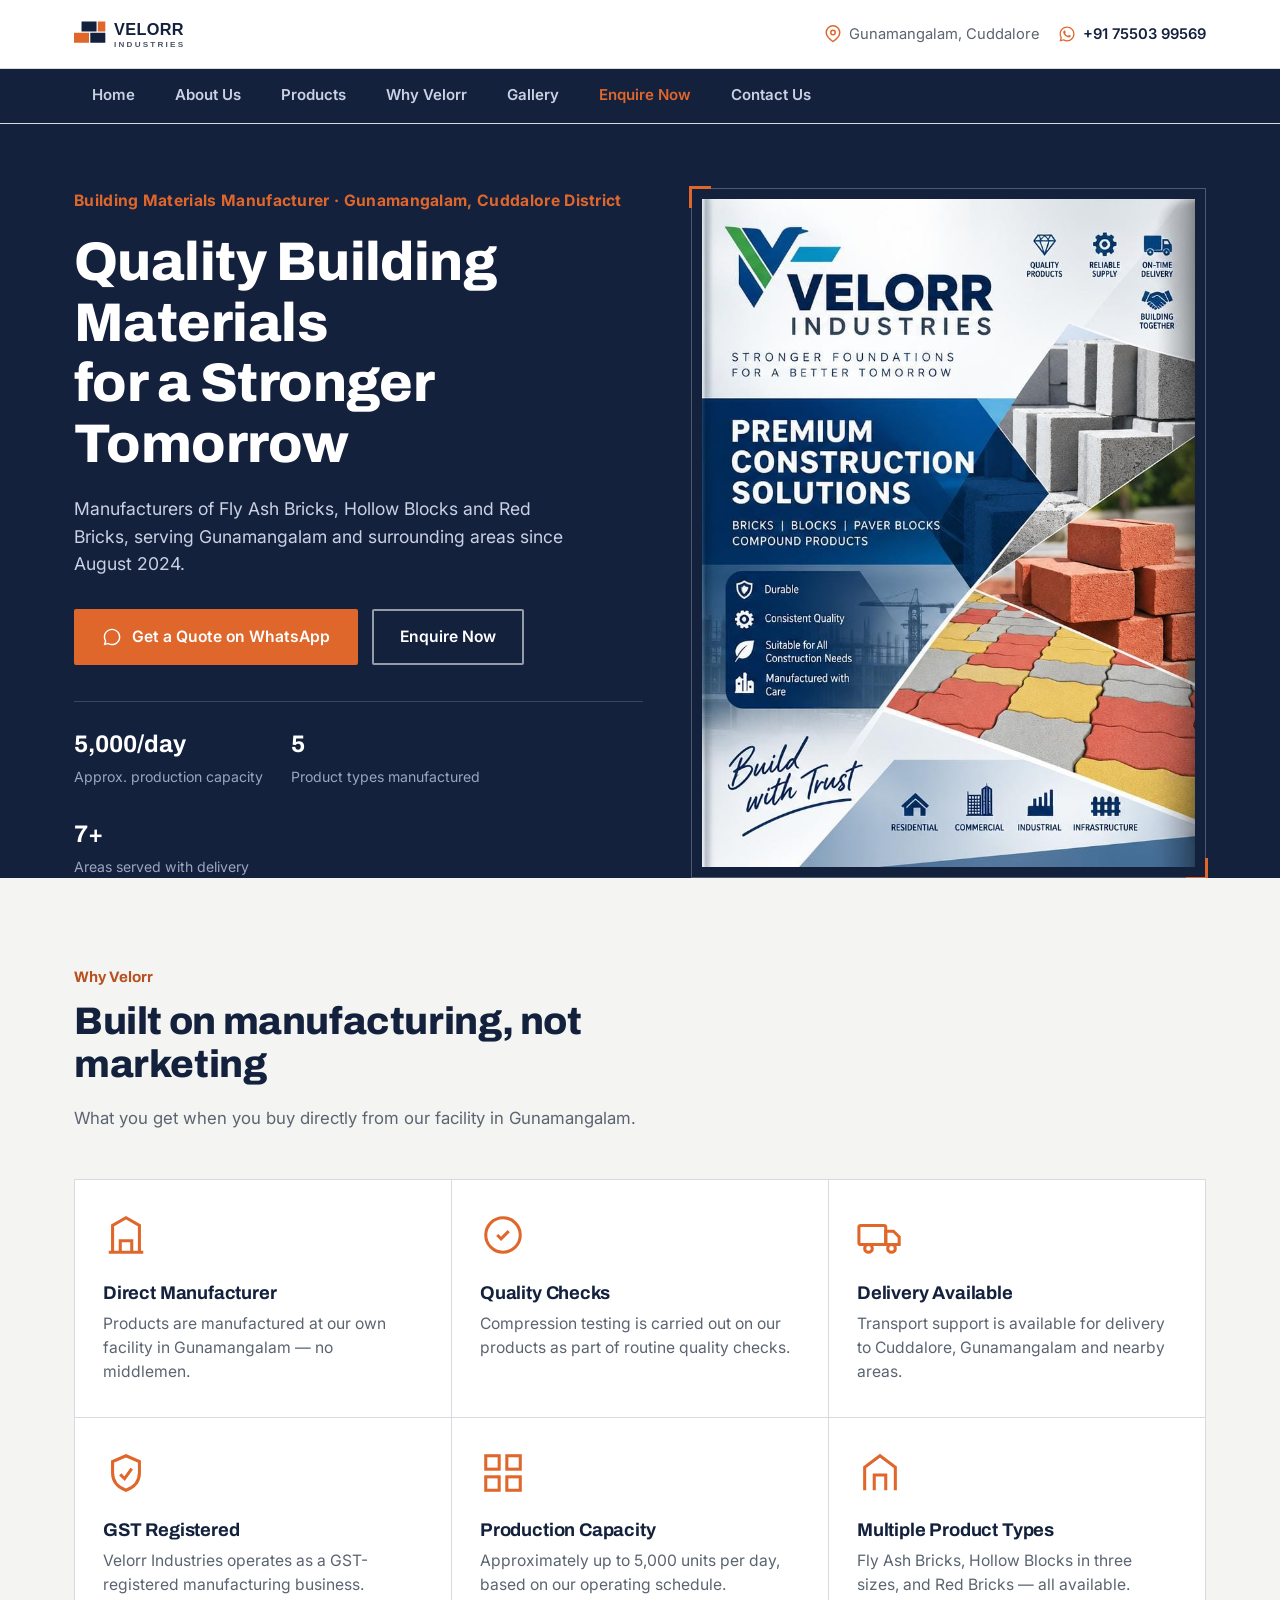
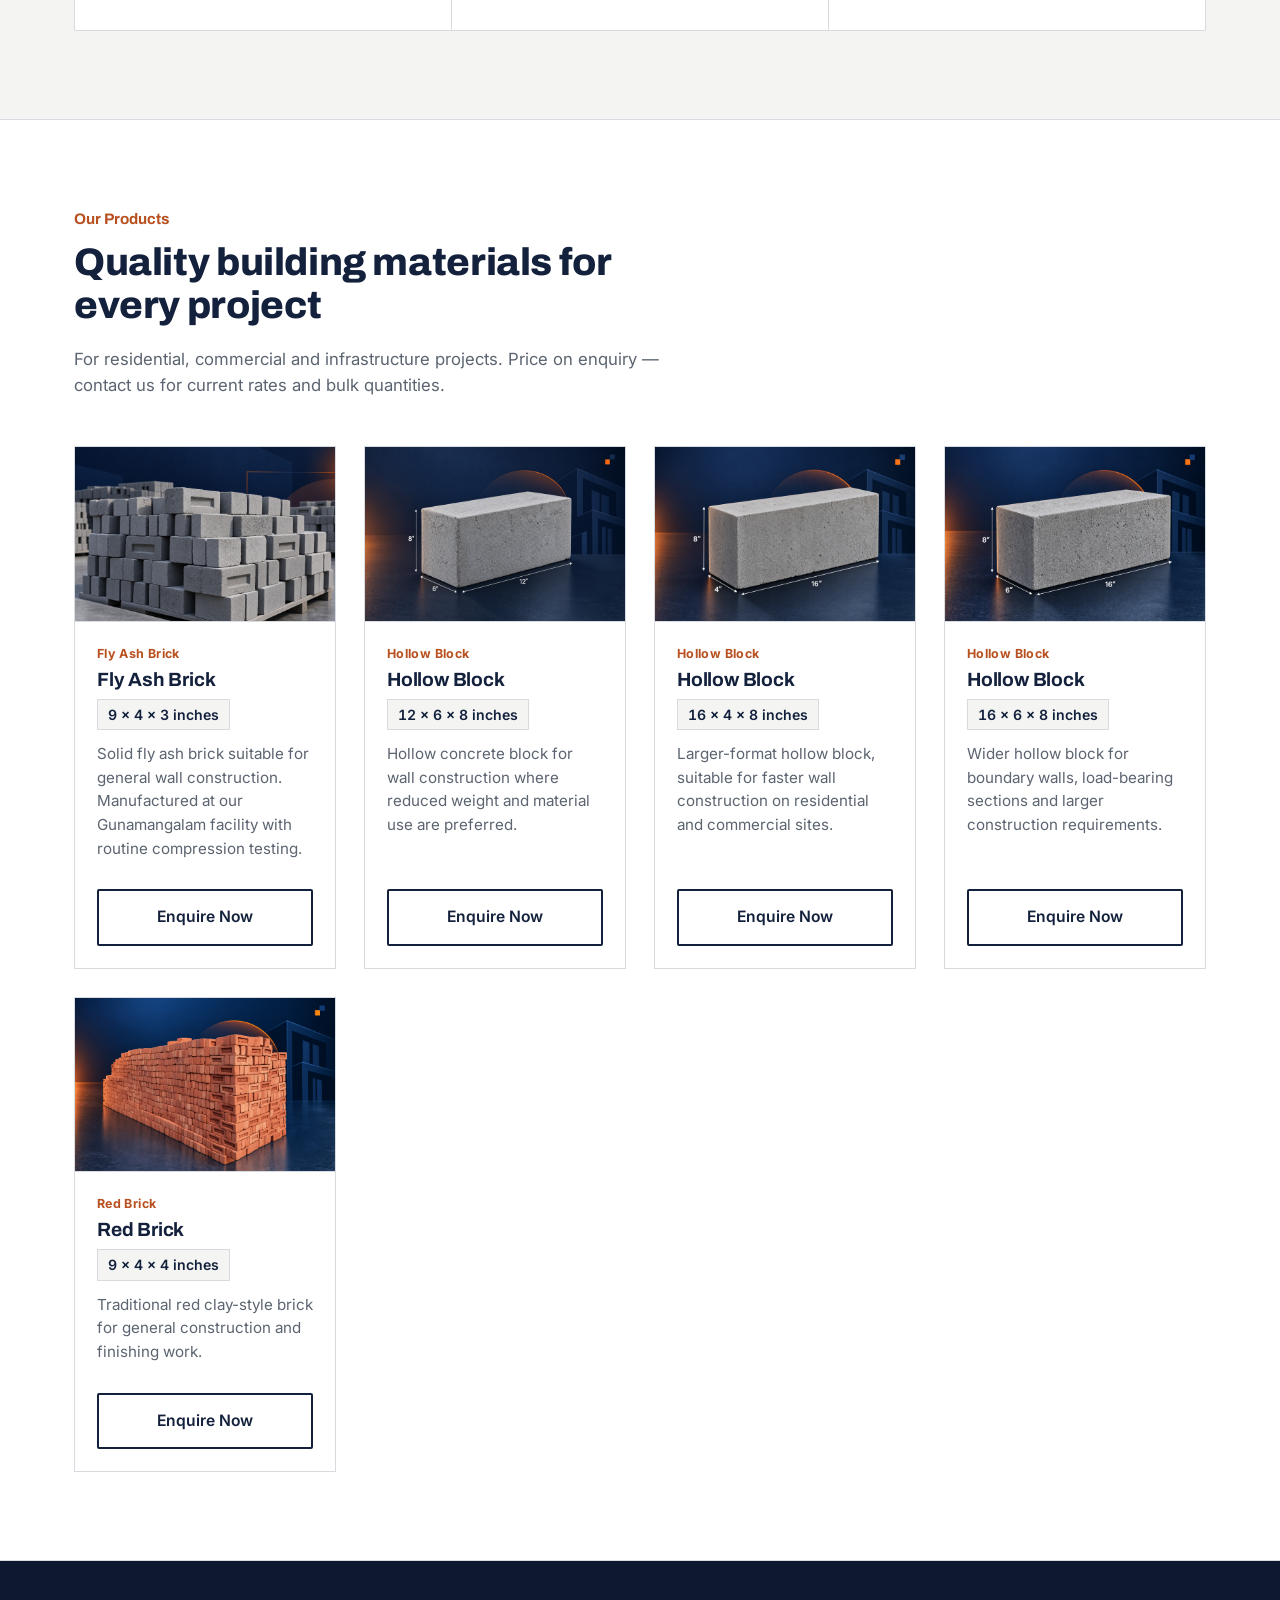
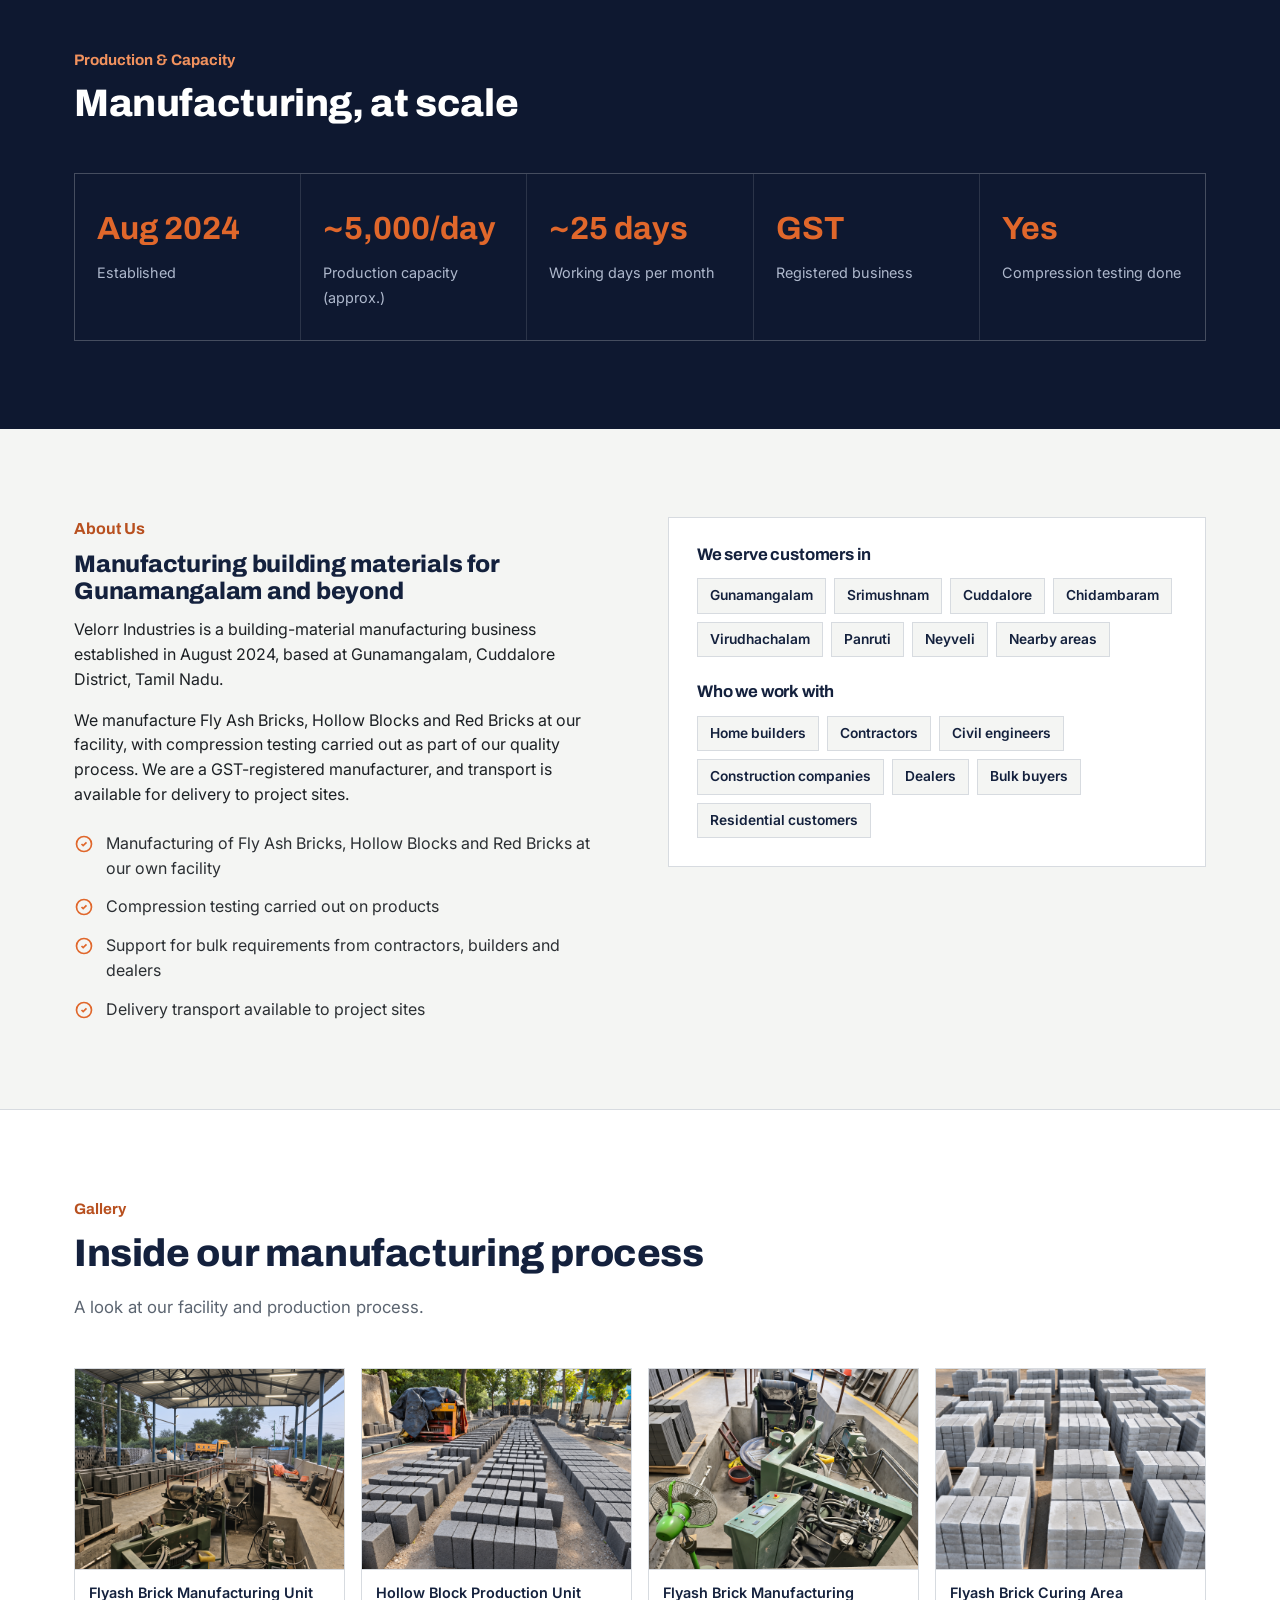
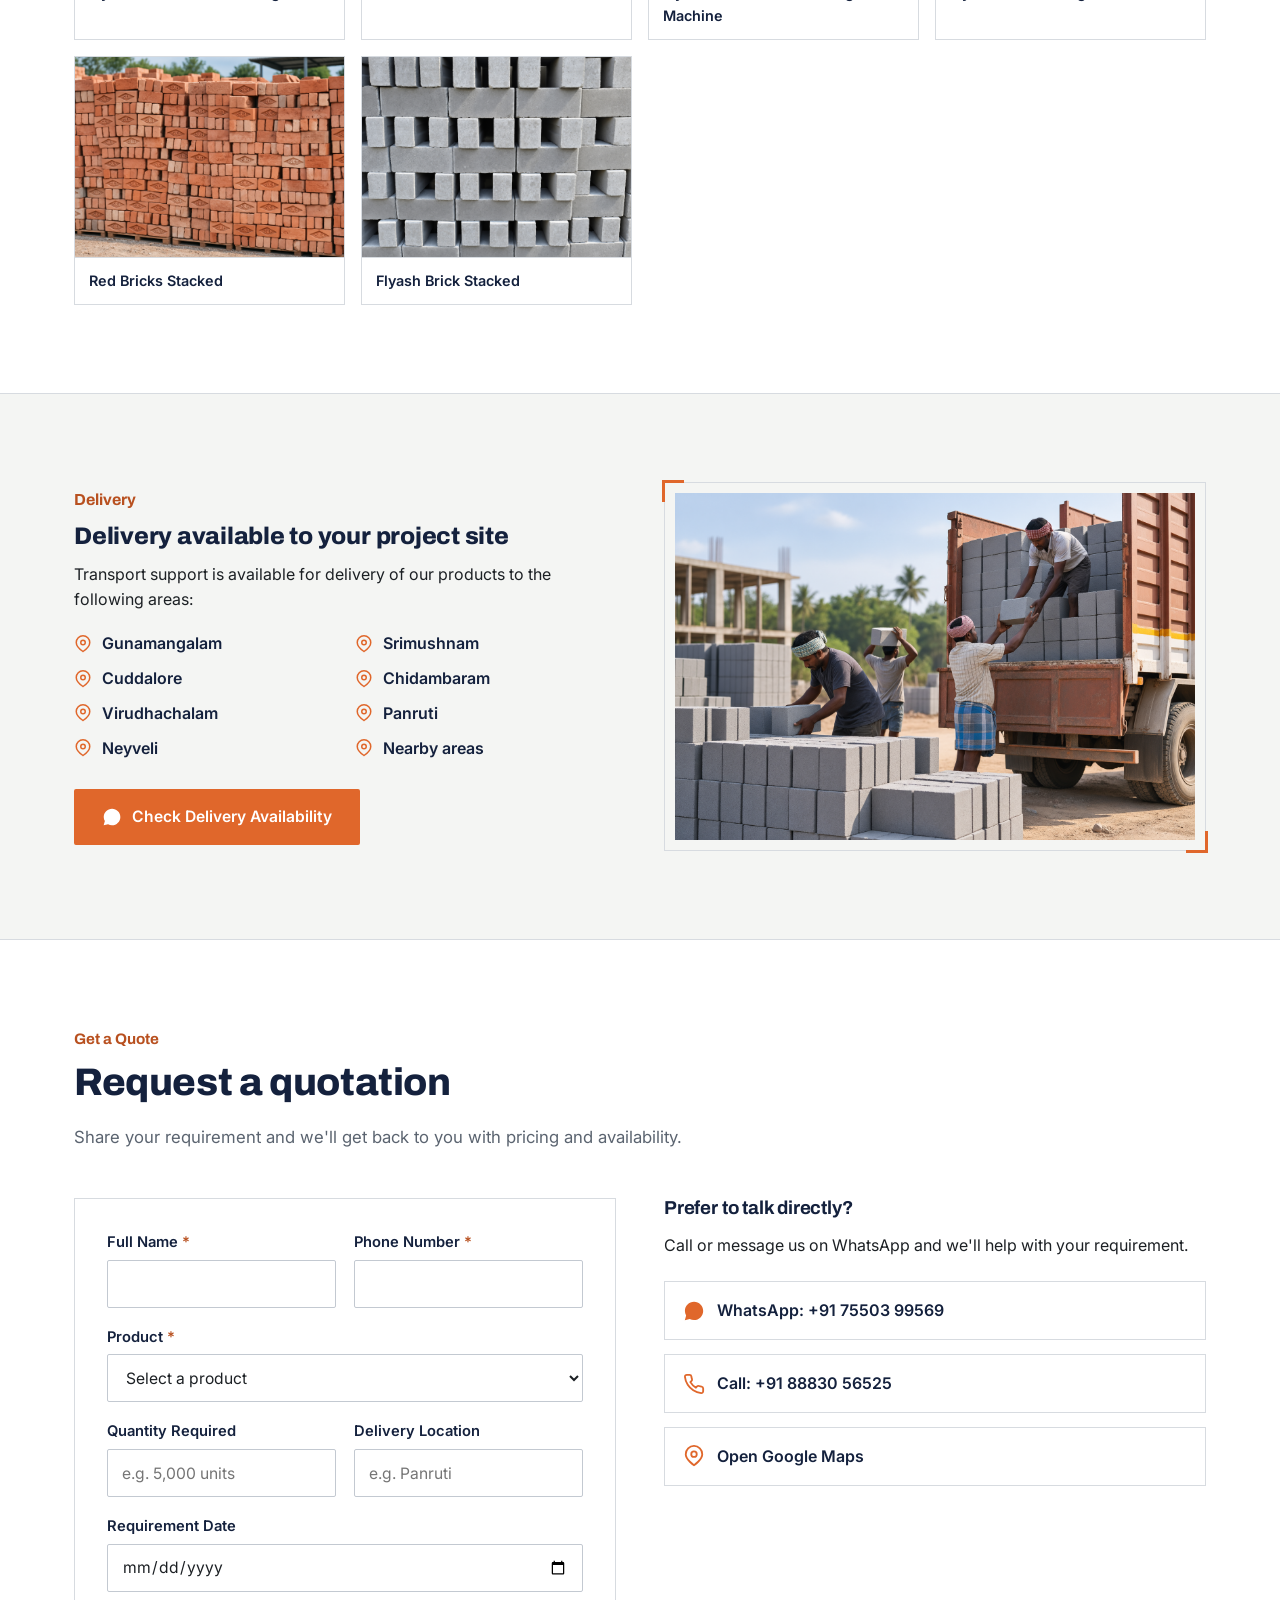
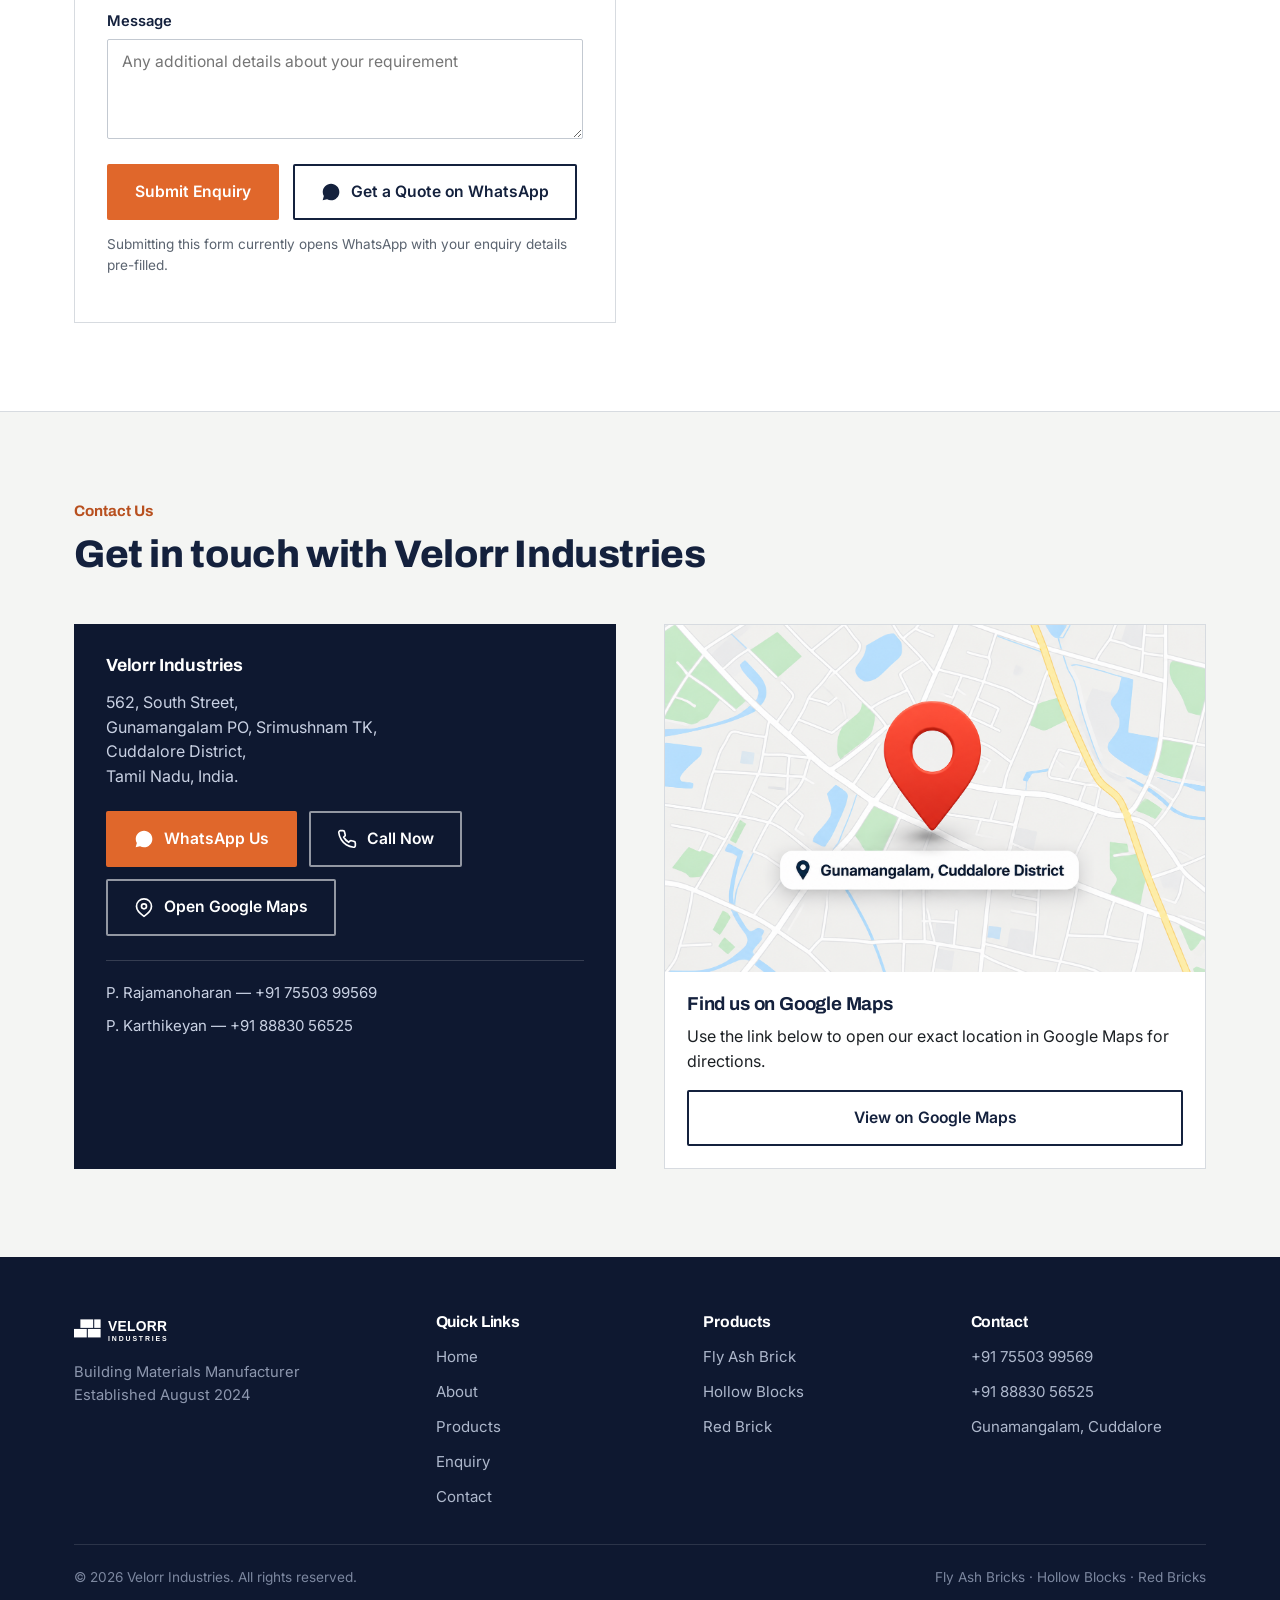
==== commit 75d5fbf7: "Simplify form submission note in index.html Removed note about future Google Forms connection." ====
--- a/index.html
+++ b/index.html
@@ -480,7 +480,7 @@
             </a>
           </div>
 
-          <p class="form-note">Submitting this form currently opens WhatsApp with your enquiry details pre-filled, since online form submission is not yet connected. See <code>script.js</code> to connect Google Forms later.</p>
+          <p class="form-note">Submitting this form currently opens WhatsApp with your enquiry details pre-filled.</p>
           <div class="form-status" id="formStatus" role="status"></div>
         </form>
 
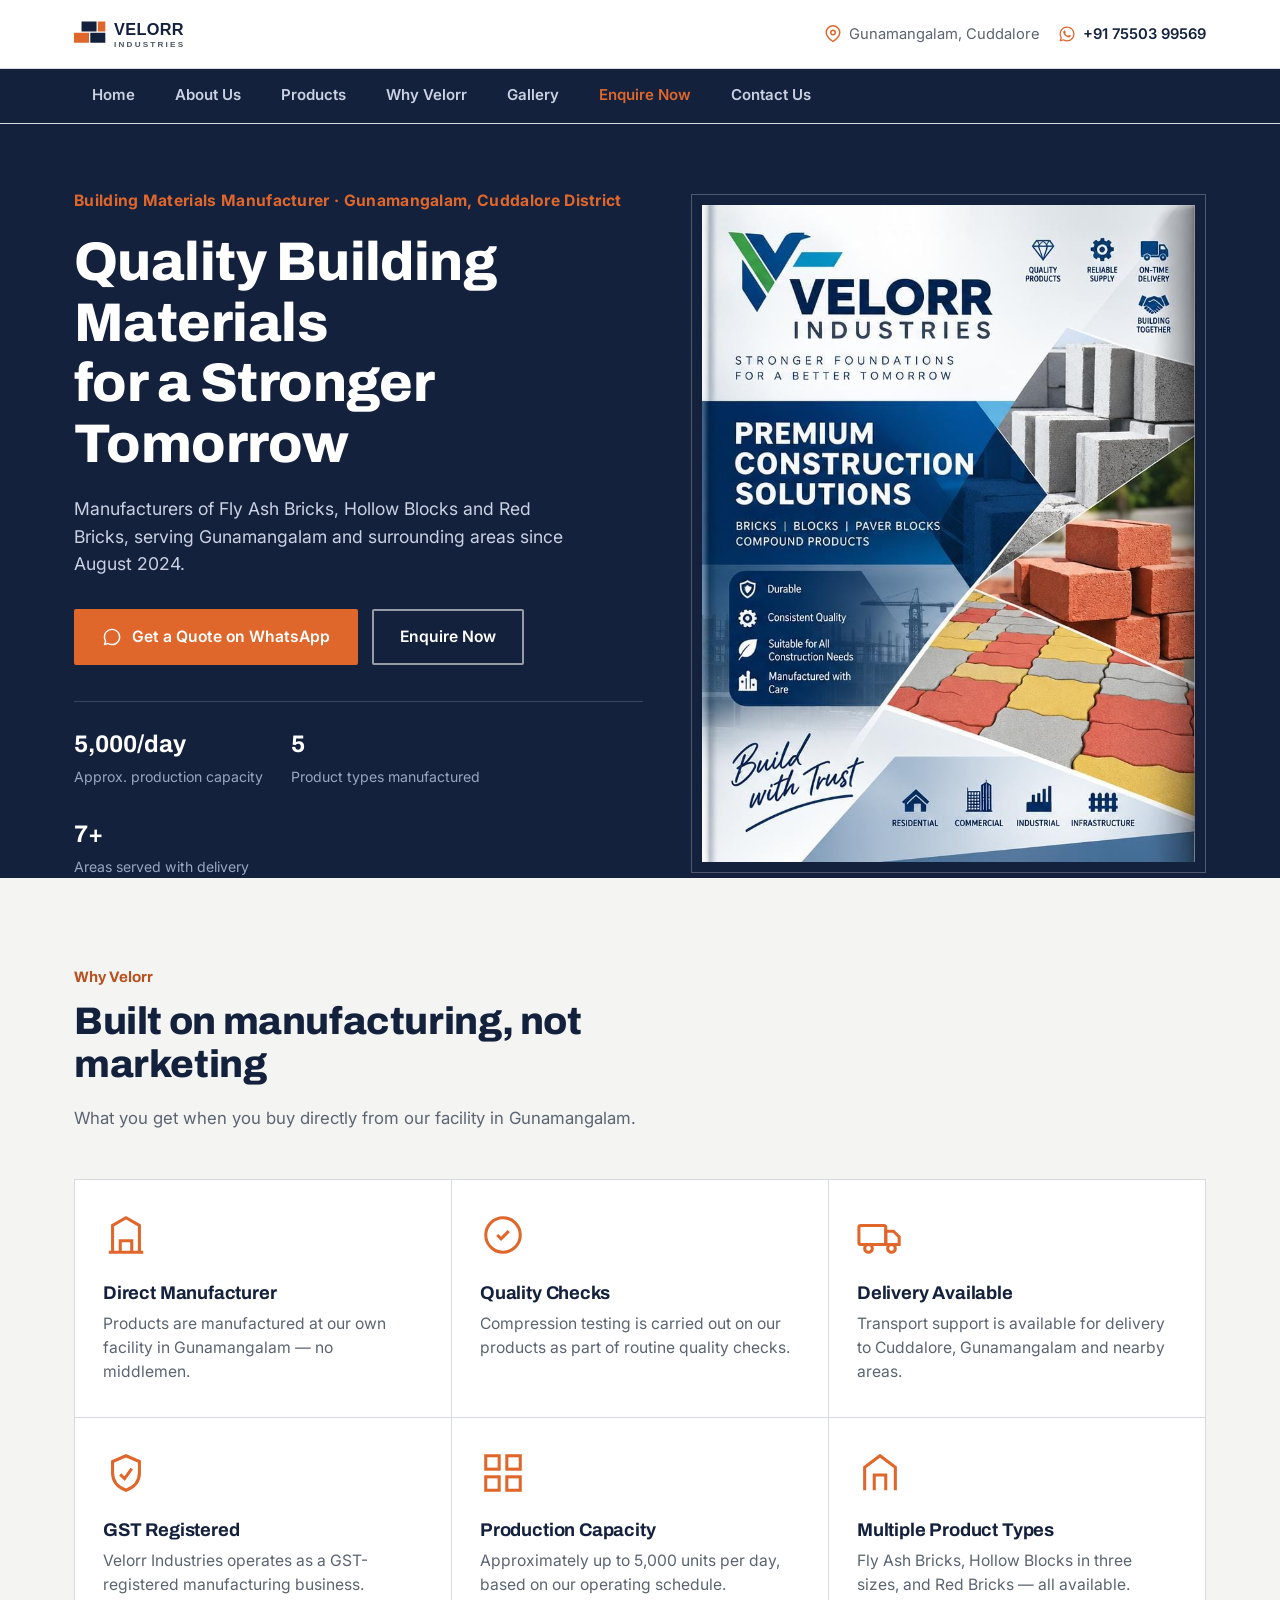
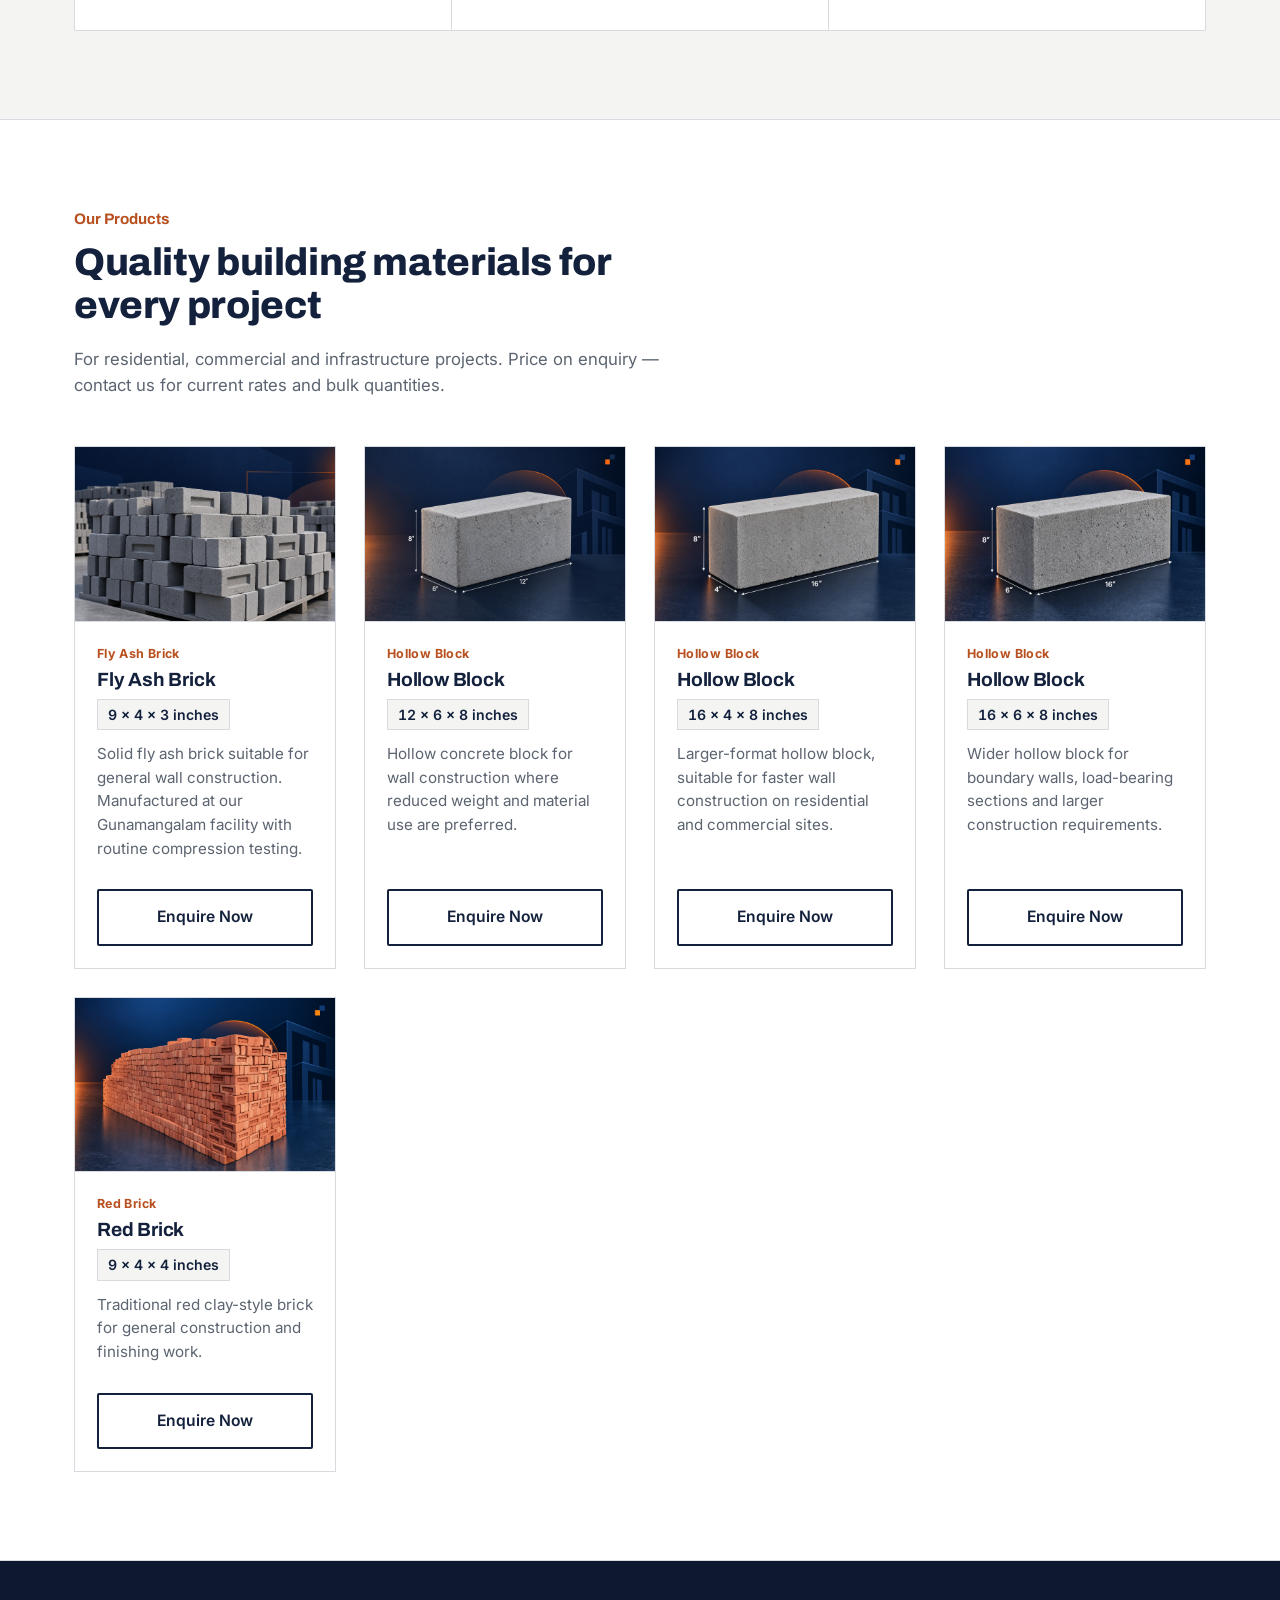
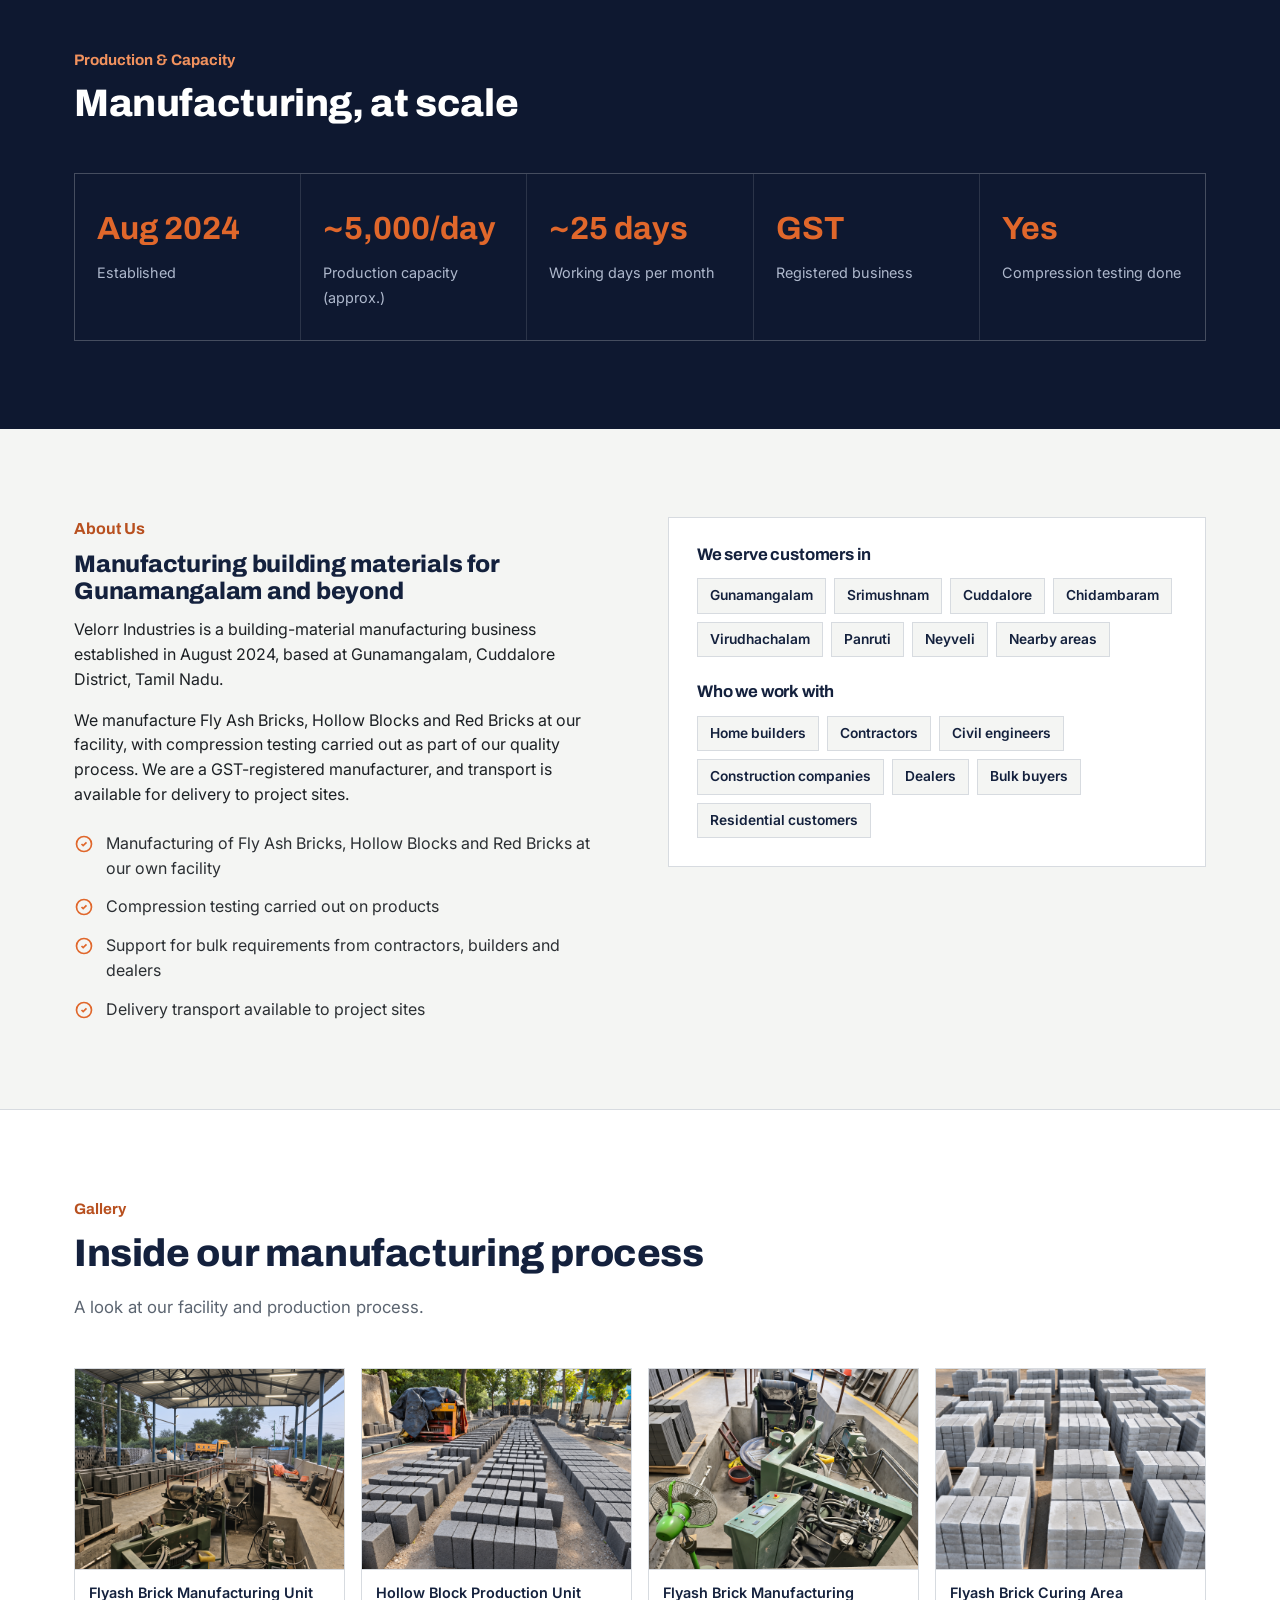
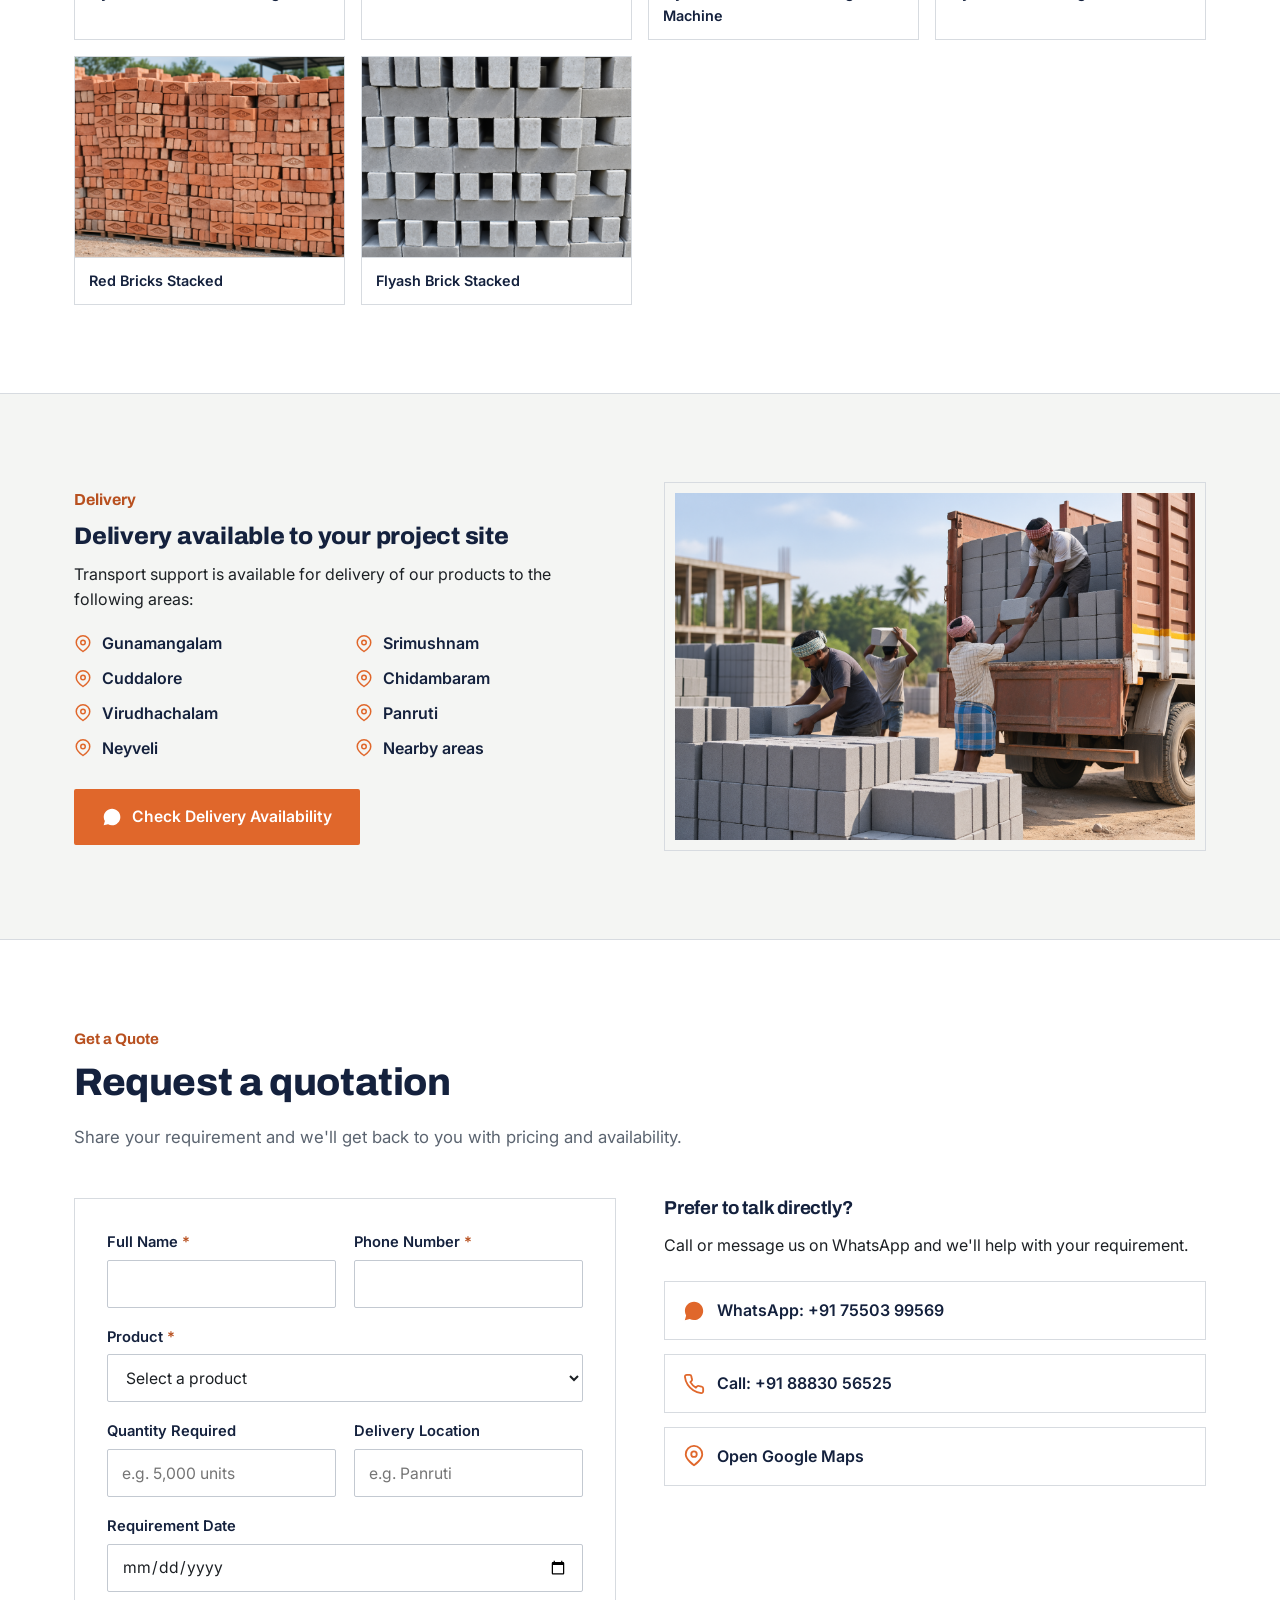
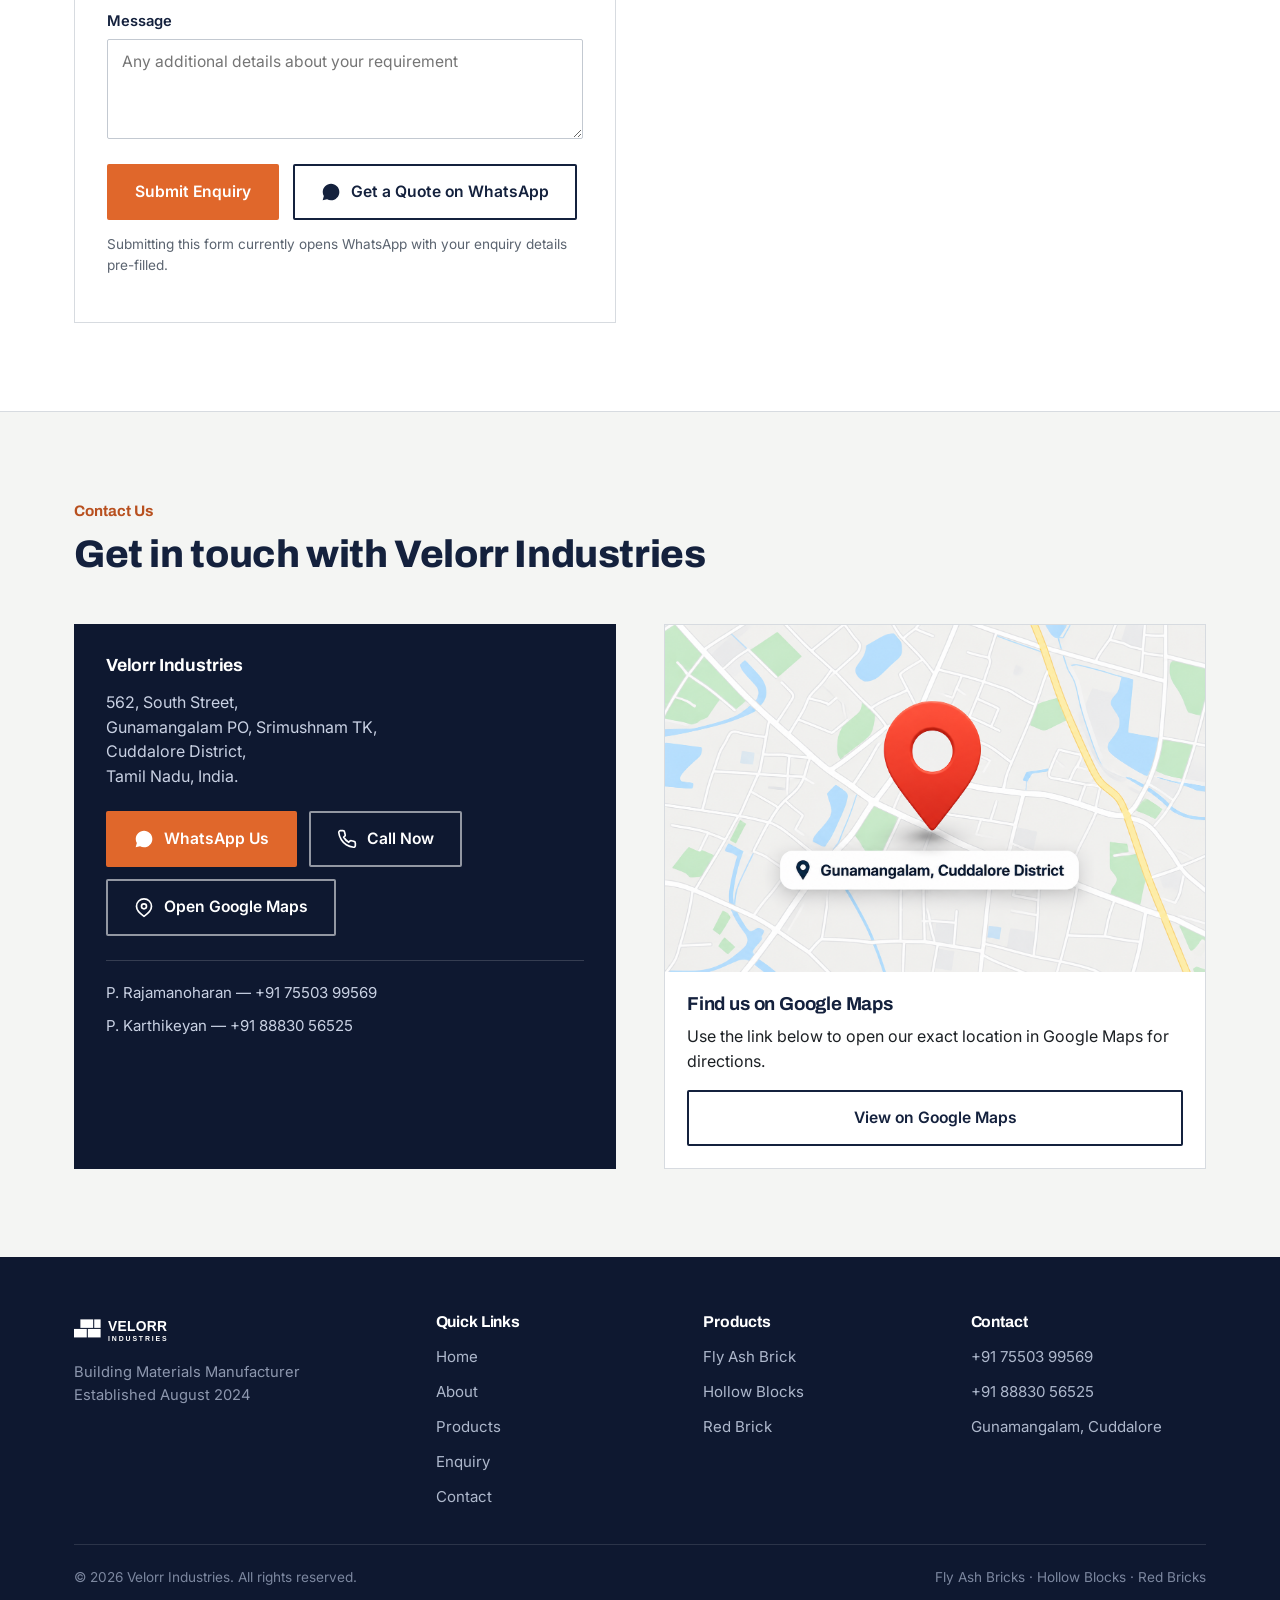
==== commit a563a5bf: "Update Open Graph image and favicon links in index.html Updated Open Graph image meta tag and added " ====
--- a/index.html
+++ b/index.html
@@ -11,10 +11,13 @@
 <meta property="og:type" content="business.business">
 <meta property="og:title" content="Velorr Industries | Fly Ash Bricks, Hollow Blocks & Red Bricks in Cuddalore">
 <meta property="og:description" content="Manufacturers of Fly Ash Bricks, Hollow Blocks and Red Bricks in Gunamangalam, Cuddalore District, Tamil Nadu. Delivery available in Cuddalore, Srimushnam, Chidambaram, Virudhachalam, Panruti, Neyveli and nearby areas.">
-<meta property="og:image" content="images/hero.jpeg>
+<meta property="og:image" content="images/hero.jpeg">
 <meta property="og:locale" content="en_IN">
 
-<link rel="icon" type="image/svg+xml" href="favicon/favicon.svg">
+<!-- Browser tab favicon -->
+<link rel="icon" type="image/svg+xml" href="favicon.svg">
+<link rel="icon" type="image/png" sizes="32x32" href="favicon-32.png">
+<link rel="shortcut icon" href="favicon.ico">
 <link rel="preconnect" href="https://fonts.googleapis.com">
 <link rel="preconnect" href="https://fonts.gstatic.com" crossorigin>
 <link href="https://fonts.googleapis.com/css2?family=Archivo:wght@600;700;800&amp;family=Inter:wght@400;500;600;700&amp;display=swap" rel="stylesheet">
--- a/styles.css
+++ b/styles.css
@@ -368,9 +368,13 @@
   position: relative;
   border: 1px solid rgba(255,255,255,0.25);
   padding: 10px;
-  align-self: stretch;
-  display: flex;
-}
+  align-self: center;
+  min-width: 0;
+  width: 100%;
+  display: block;
+}
+
+/* Decorative corner marks */
 .hero-visual::before,
 .hero-visual::after {
   content: "";
@@ -378,14 +382,43 @@
   width: 22px;
   height: 22px;
   border: 3px solid var(--orange);
+  pointer-events: none;
 }
 .hero-visual::before { top: -3px; left: -3px; border-right: none; border-bottom: none; }
 .hero-visual::after { bottom: -3px; right: -3px; border-left: none; border-top: none; }
-.hero-visual img { width: 100%; height: 100%; object-fit: cover; }
+
+/* Show the entire hero image without cropping or stretching it. */
+.hero-visual img {
+  display: block;
+  width: 100%;
+  max-width: 100%;
+  height: auto;
+  max-height: none;
+  object-fit: contain;
+  object-position: center;
+}
 
 @media (max-width: 900px) {
-  .hero .container { grid-template-columns: 1fr; }
-  .hero-visual { order: -1; max-height: 320px; overflow: hidden; }
+  .hero .container {
+    grid-template-columns: minmax(0, 1fr);
+    gap: 32px;
+  }
+
+  .hero-visual {
+    order: -1;
+    width: 100%;
+    max-height: none;
+    height: auto;
+    overflow: visible;
+    align-self: auto;
+  }
+
+  .hero-visual img {
+    width: 100%;
+    height: auto;
+    max-height: none;
+    object-fit: contain;
+  }
 }
 
 /* =========================================================
@@ -857,3 +890,86 @@
   section { padding: 56px 0; }
   .hero { padding-top: 40px; }
 }
+
+
+/* =========================================================
+   IMAGE INTERACTION — subtle lift/zoom on hover or keyboard focus
+   ========================================================= */
+
+/* Smooth, responsive image feedback without changing document layout. */
+.hero-visual img,
+.product-card .product-media img,
+.gallery-item img,
+.map-card img {
+  transition: transform 220ms ease, filter 220ms ease;
+  transform-origin: center;
+}
+
+/* Hero image: gently zoom in while keeping the full image visible. */
+.hero-visual {
+  overflow: hidden;
+}
+
+.hero-visual:hover img,
+.hero-visual:focus-within img {
+  transform: scale(1.025);
+  filter: brightness(1.04);
+}
+
+/* Product images: slight zoom and brighter appearance. */
+.product-card .product-media {
+  overflow: hidden;
+}
+
+.product-card:hover .product-media img,
+.product-card:focus-within .product-media img {
+  transform: scale(1.04);
+  filter: brightness(1.04);
+}
+
+/* Gallery images: more noticeable zoom on hover/focus. */
+.gallery-item img {
+  transition: transform 250ms ease, filter 250ms ease;
+}
+
+.gallery-item:hover img,
+.gallery-item:focus-within img {
+  transform: scale(1.06);
+  filter: brightness(1.05);
+}
+
+/* Map/contact image: subtle lift effect. */
+.map-card {
+  transition: box-shadow 220ms ease, border-color 220ms ease;
+}
+
+.map-card:hover {
+  border-color: var(--orange);
+  box-shadow: 0 8px 24px rgba(14, 24, 48, 0.14);
+}
+
+.map-card:hover img {
+  transform: scale(1.02);
+}
+
+/* Respect users who prefer reduced motion. */
+@media (prefers-reduced-motion: reduce) {
+  .hero-visual img,
+  .product-card .product-media img,
+  .gallery-item img,
+  .map-card,
+  .map-card img {
+    transition: none;
+  }
+
+  .hero-visual:hover img,
+  .hero-visual:focus-within img,
+  .product-card:hover .product-media img,
+  .product-card:focus-within .product-media img,
+  .gallery-item:hover img,
+  .gallery-item:focus-within img,
+  .map-card:hover img {
+    transform: none;
+  }
+}
+
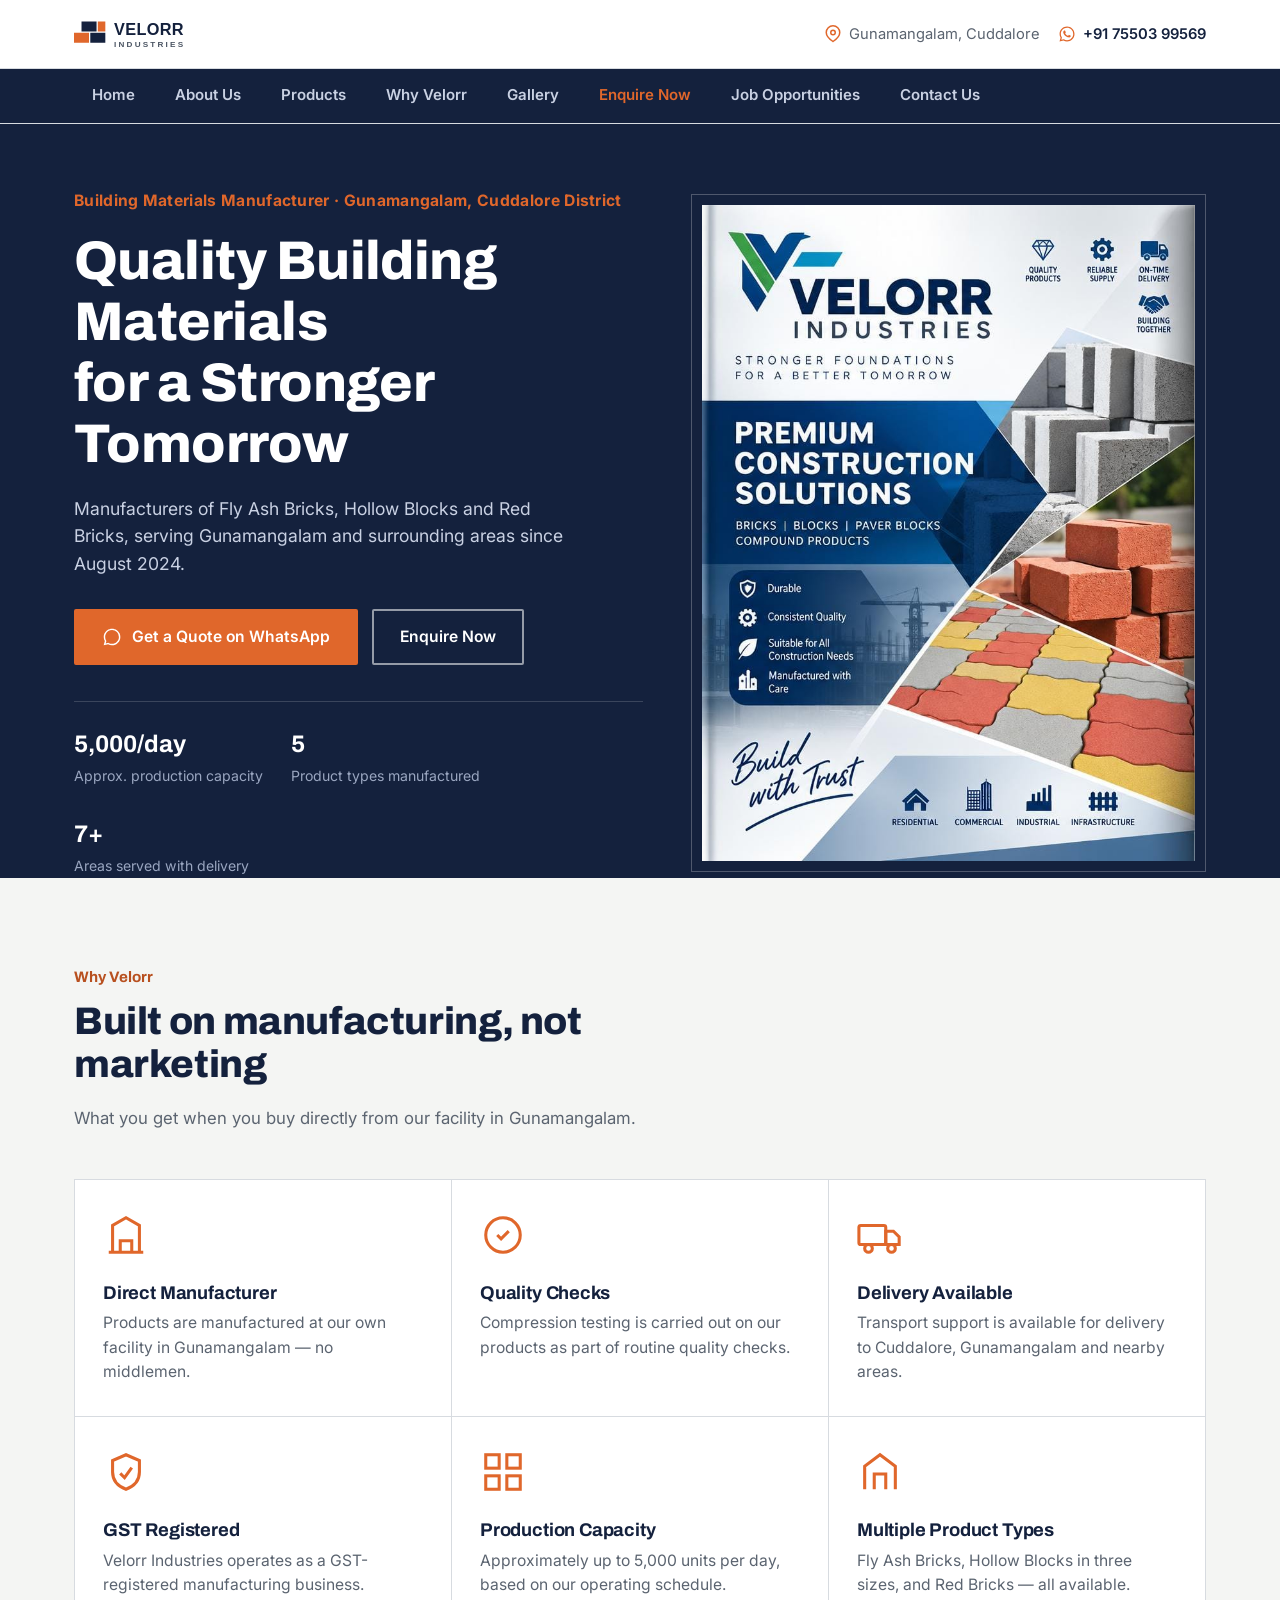
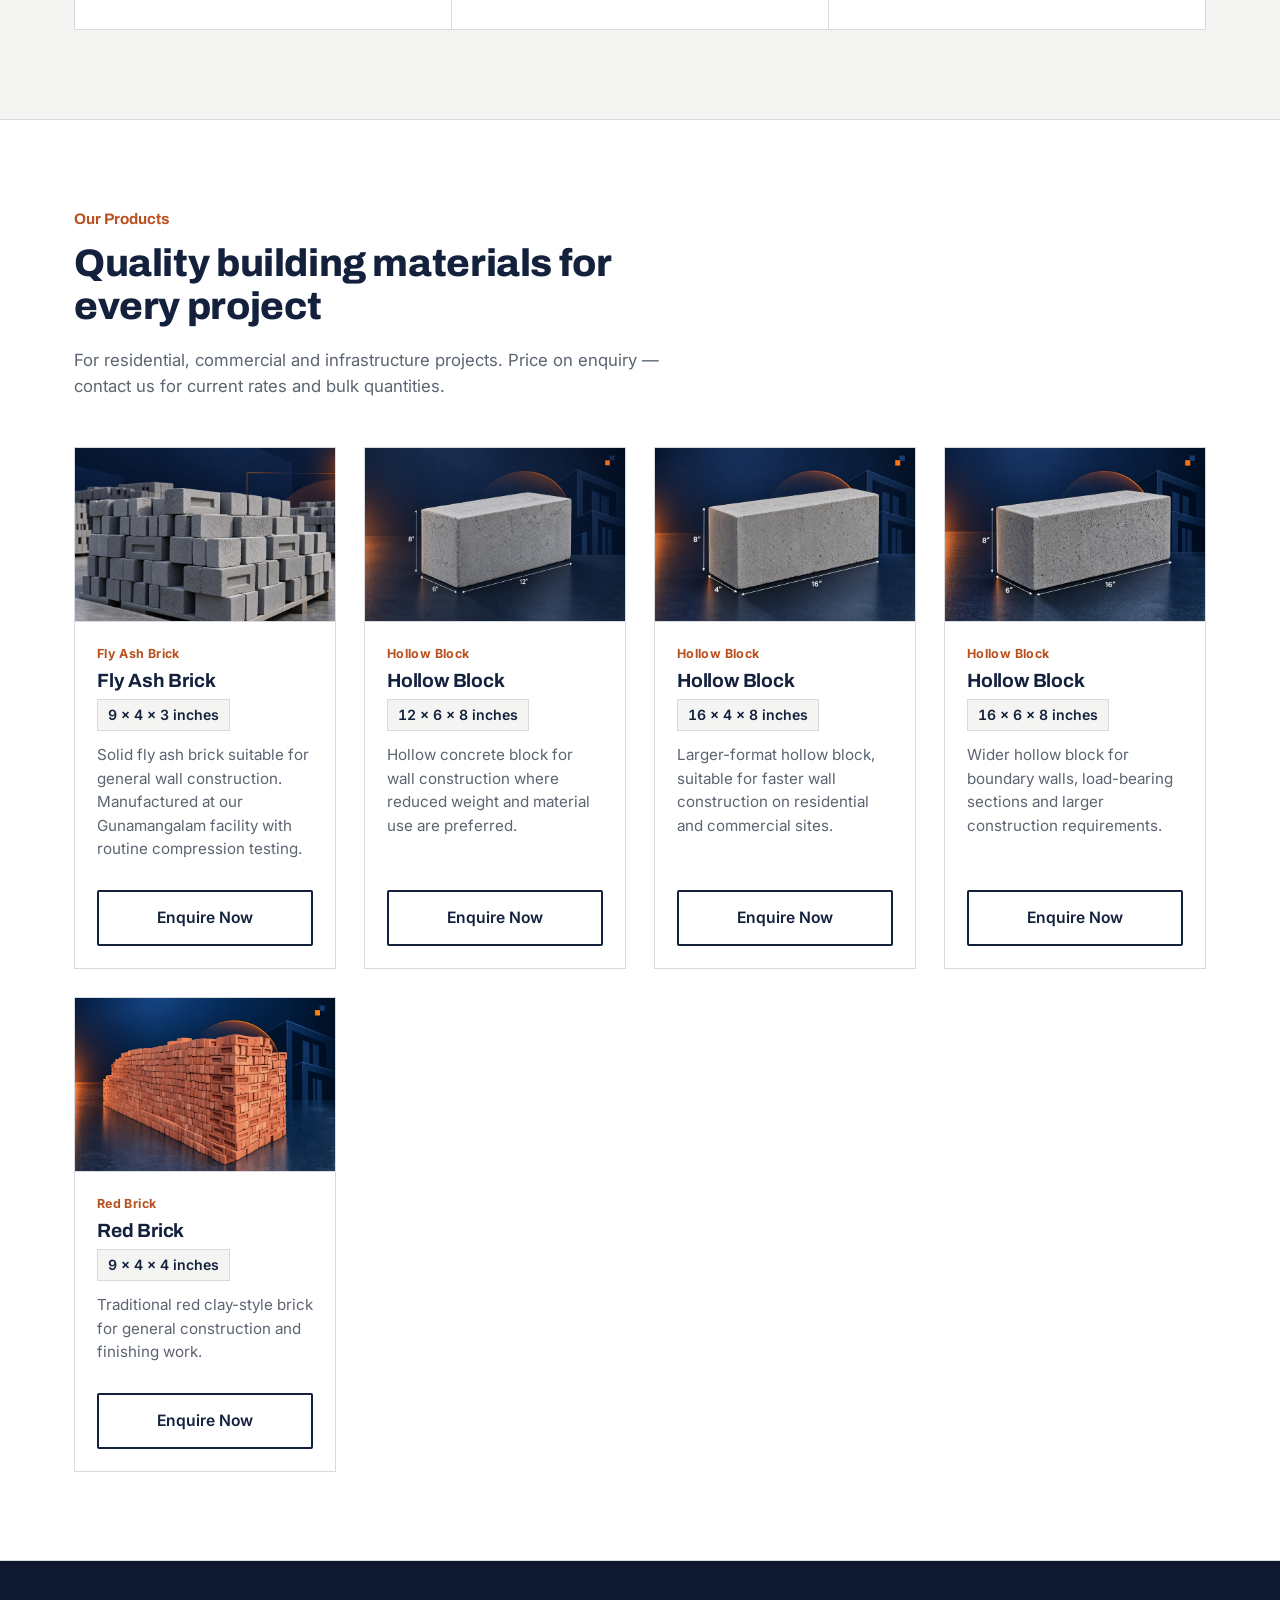
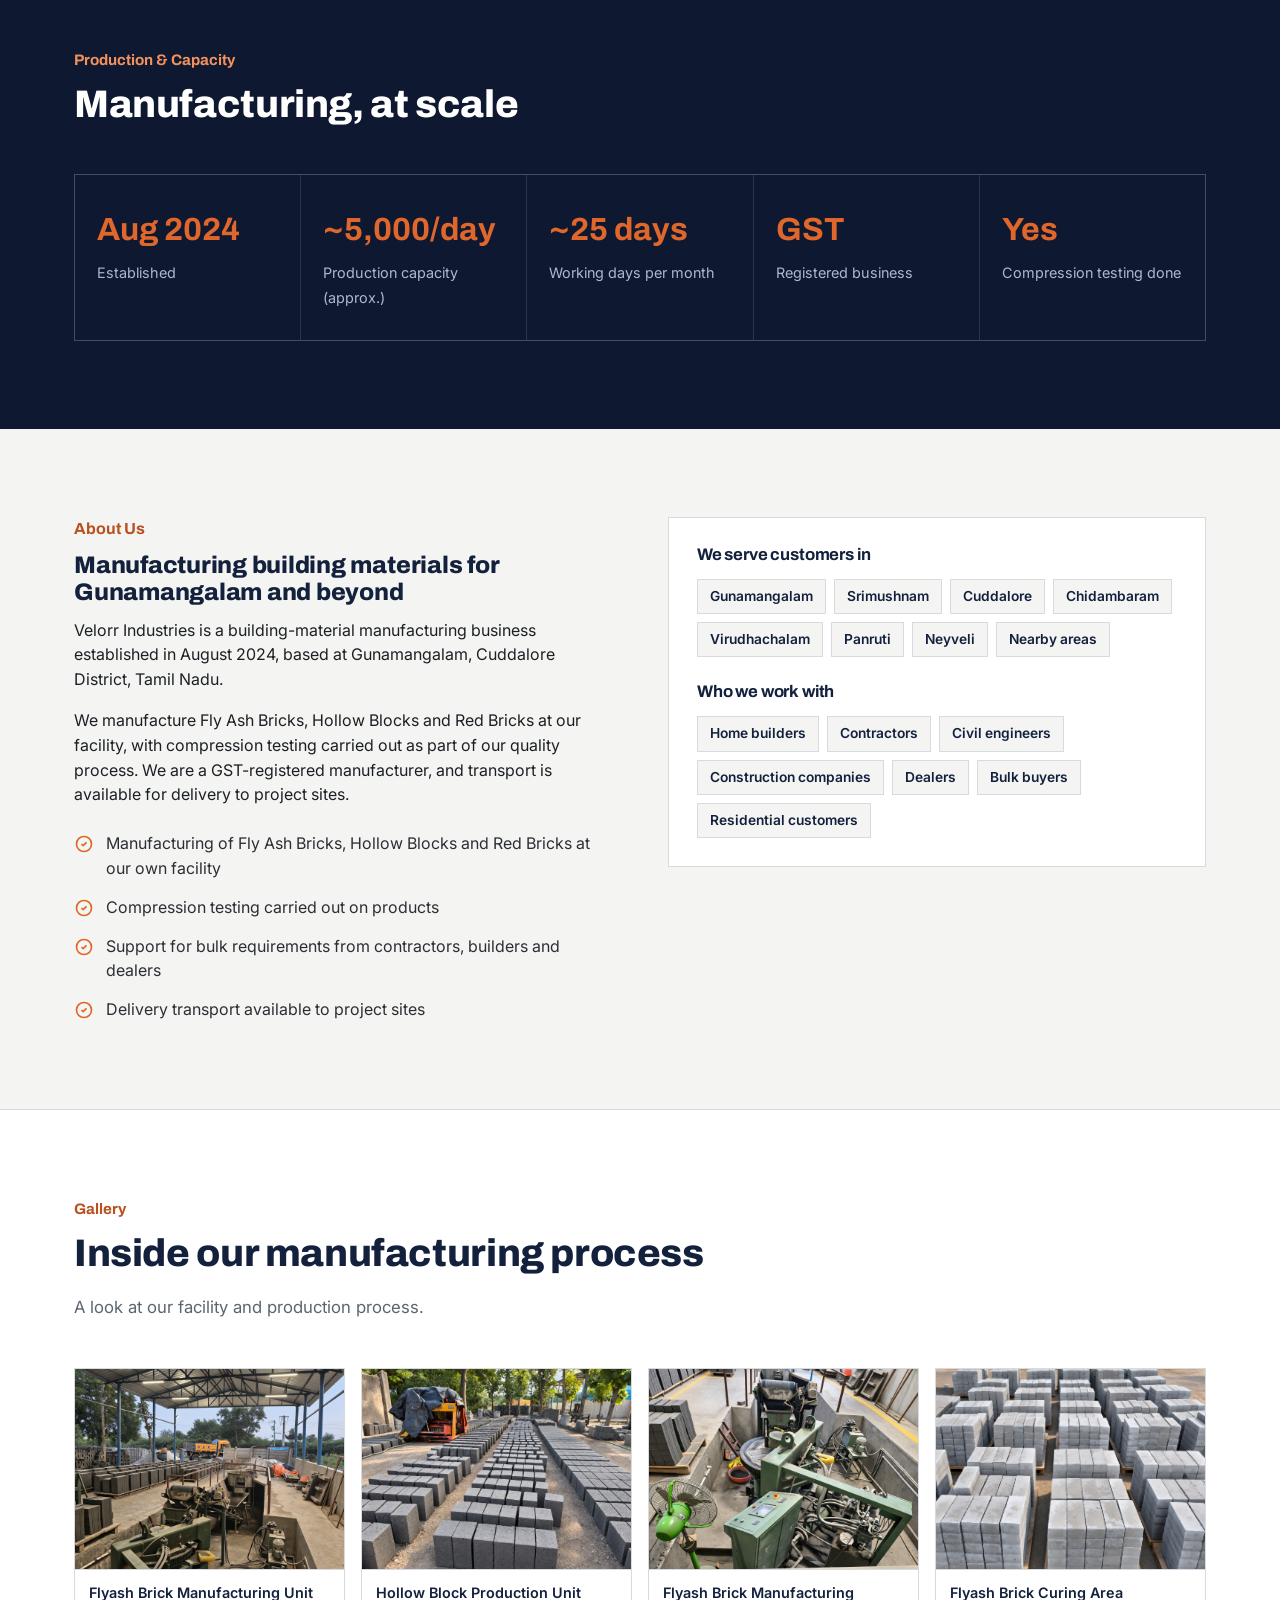
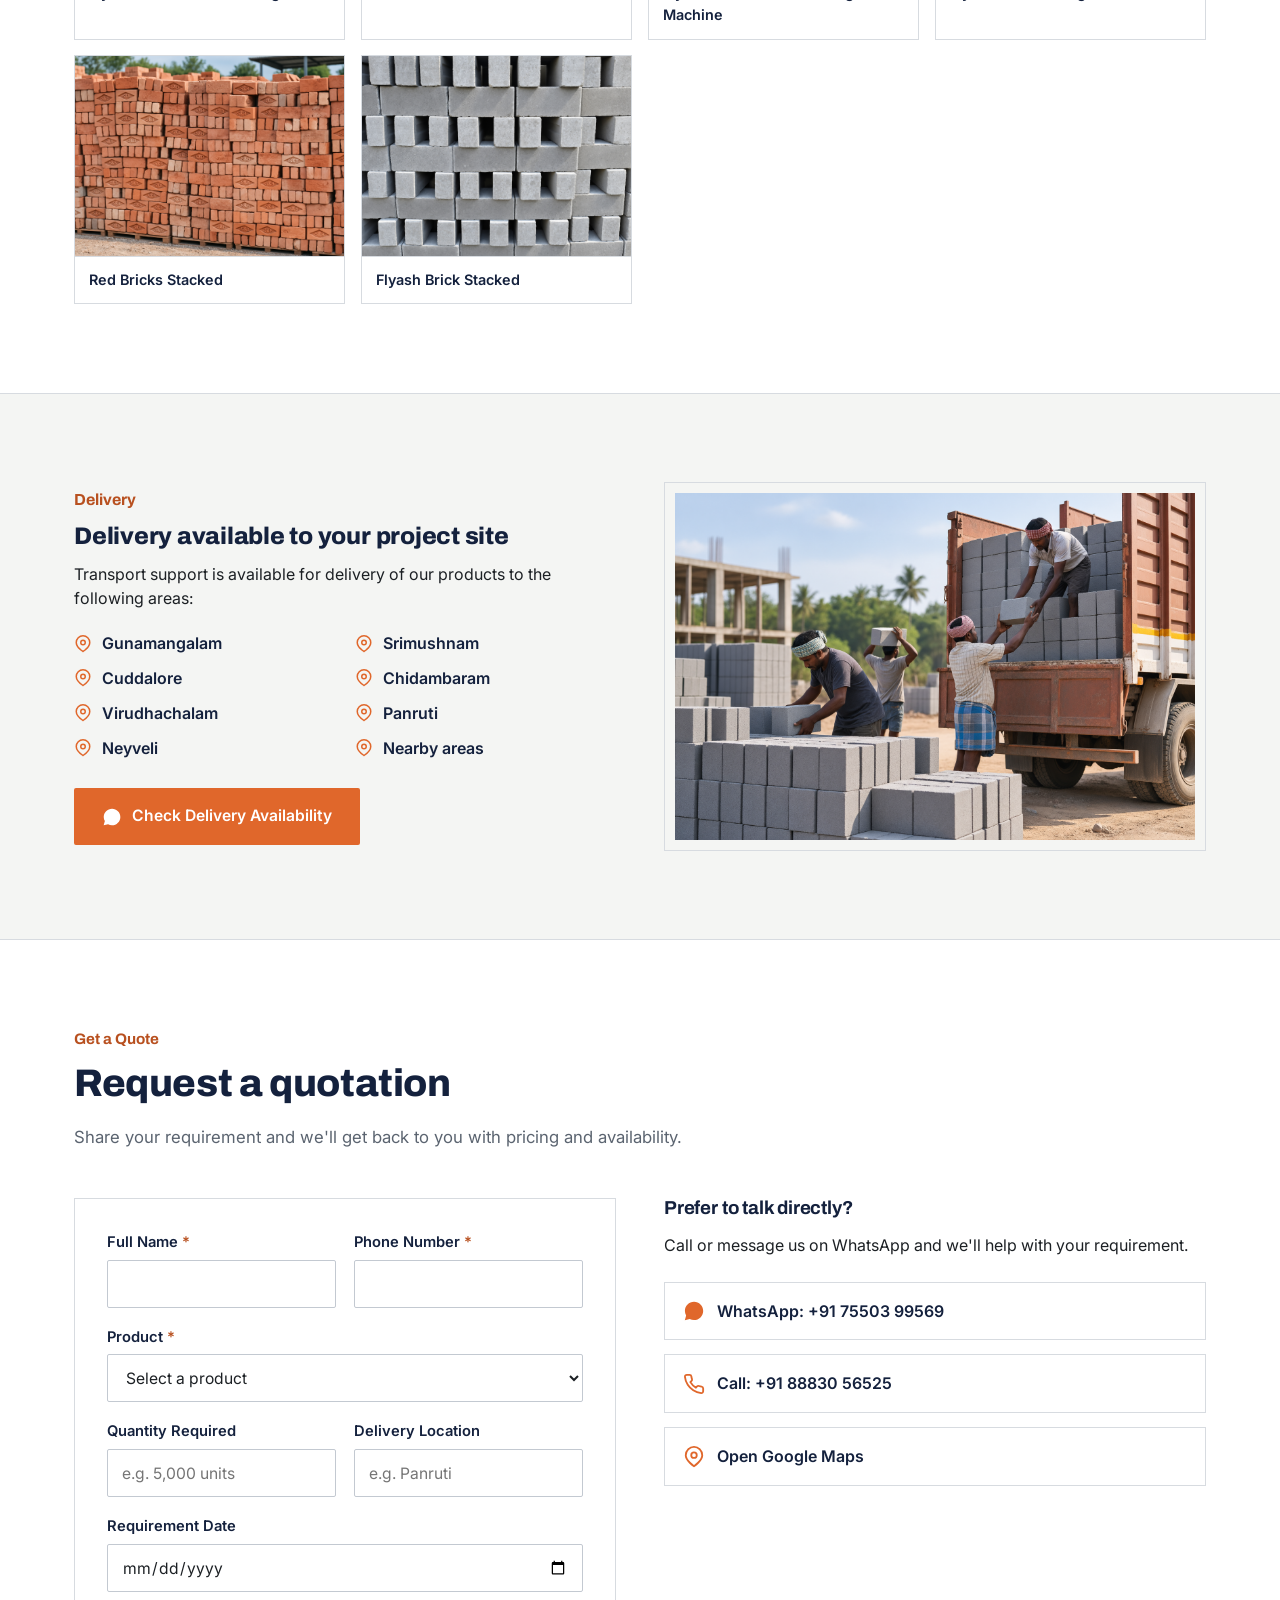
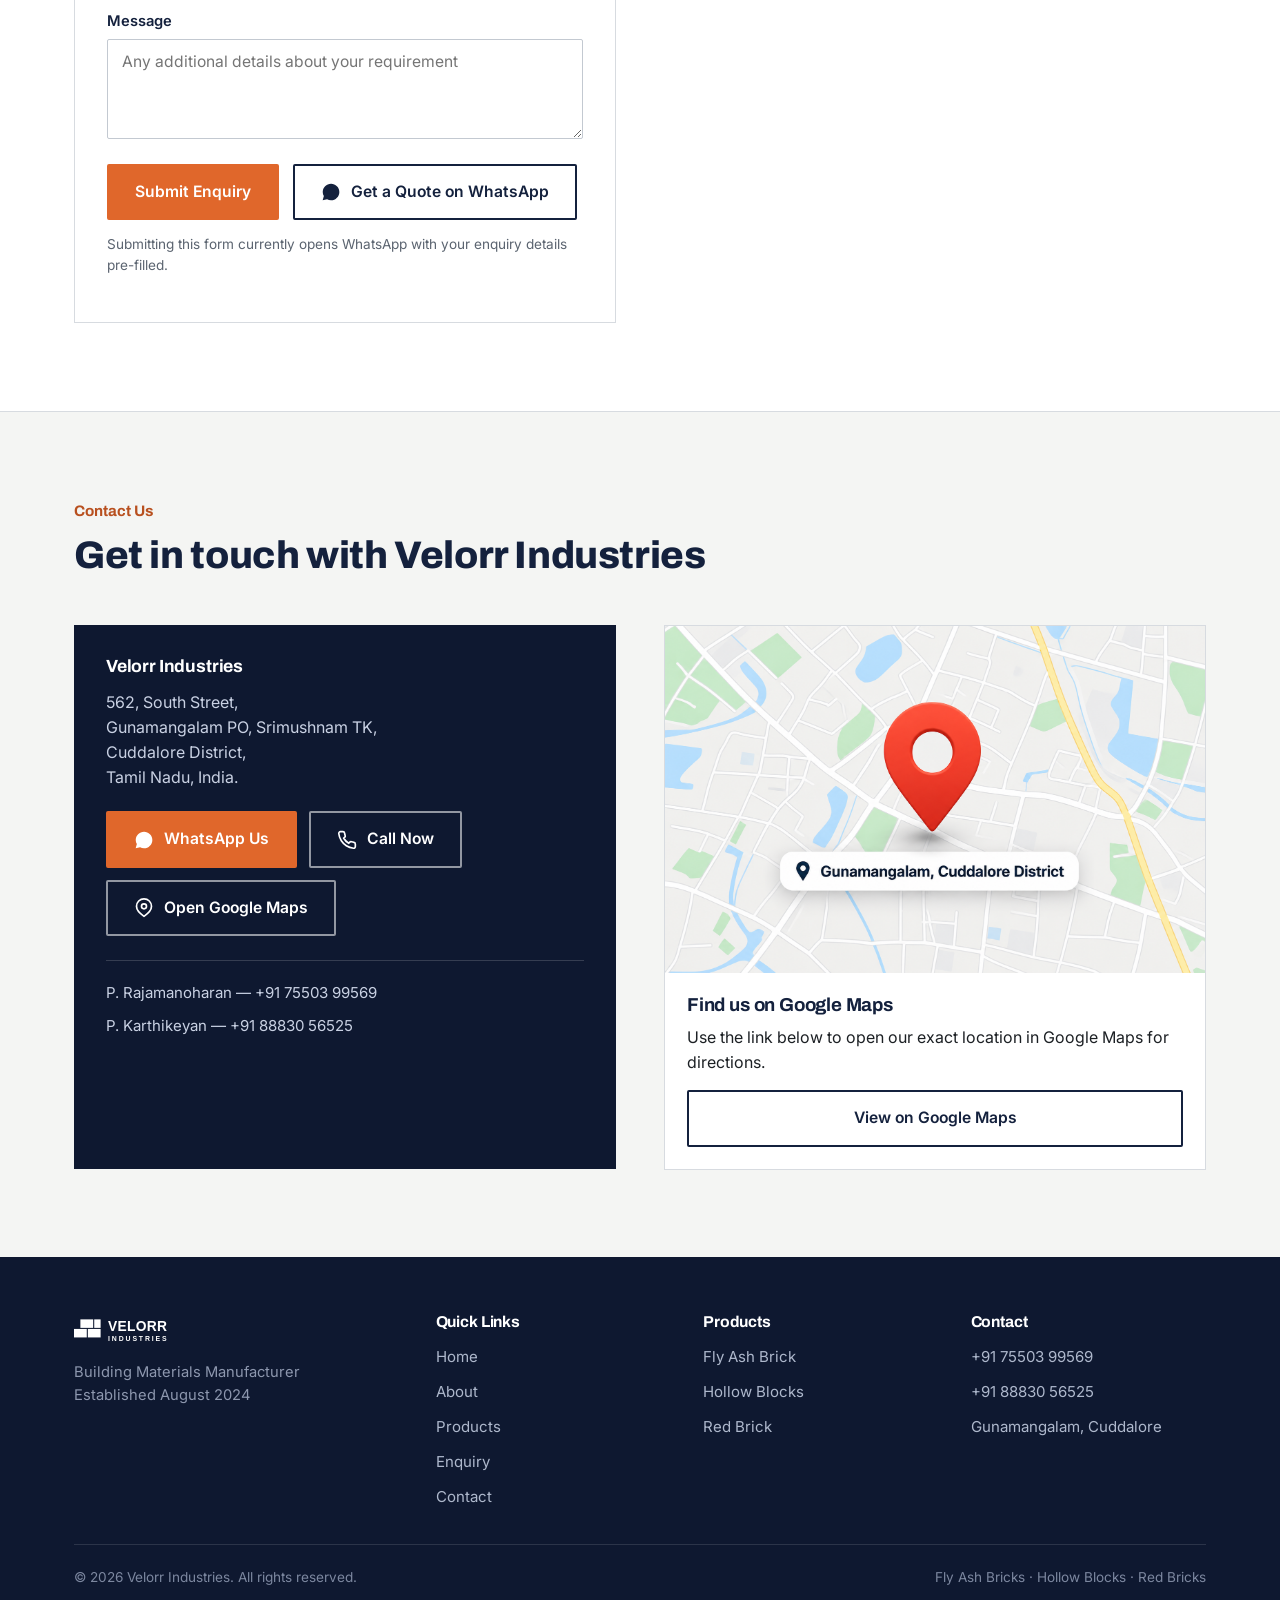
==== commit 3e5b4483: "Add Job Opportunities link to navigation" ====
--- a/index.html
+++ b/index.html
@@ -39,14 +39,7 @@
   "telephone": "+91-75503-99569",
   "areaServed": ["Cuddalore", "Gunamangalam", "Srimushnam", "Chidambaram", "Virudhachalam", "Panruti", "Neyveli"],
   "foundingDate": "2024-08",
-  "hasMap": "https://maps.app.goo.gl/VKtNGLdGWrJcr73x6",
-  "makesOffer": [
-    { "@type": "Offer", "itemOffered": { "@type": "Product", "name": "Fly Ash Brick", "additionalProperty": { "@type": "PropertyValue", "name": "Size", "value": "9 x 4 x 3 inches" } } },
-    { "@type": "Offer", "itemOffered": { "@type": "Product", "name": "Hollow Block", "additionalProperty": { "@type": "PropertyValue", "name": "Size", "value": "12 x 4 x 8 inches" } } },
-    { "@type": "Offer", "itemOffered": { "@type": "Product", "name": "Hollow Block", "additionalProperty": { "@type": "PropertyValue", "name": "Size", "value": "16 x 4 x 8 inches" } } },
-    { "@type": "Offer", "itemOffered": { "@type": "Product", "name": "Hollow Block", "additionalProperty": { "@type": "PropertyValue", "name": "Size", "value": "16 x 6 x 8 inches" } } },
-    { "@type": "Offer", "itemOffered": { "@type": "Product", "name": "Red Brick", "additionalProperty": { "@type": "PropertyValue", "name": "Size", "value": "9 x 4 x 4 inches" } } }
-  ]
+  "hasMap": "https://maps.app.goo.gl/VKtNGLdGWrJcr73x6"
 }
 </script>
 </head>
@@ -87,6 +80,7 @@
       <li><a href="#why-velorr">Why Velorr</a></li>
       <li><a href="#gallery">Gallery</a></li>
       <li class="nav-cta"><a href="#enquiry">Enquire Now</a></li>
+      <li><a href="/careers/">Job Opportunities</a></li>
       <li><a href="#contact">Contact Us</a></li>
     </ul>
   </nav>
@@ -607,5 +601,6 @@
 </footer>
 
 <script src="script.js"></script>
+<script src="scroll-effects.js" defer></script>
 </body>
 </html>
--- a/styles.css
+++ b/styles.css
@@ -973,3 +973,110 @@
   }
 }
 
+
+
+/* =========================================================
+   SCROLL REVEAL + FLOATING WHATSAPP CTA
+   ========================================================= */
+
+/* JS adds .has-scroll-reveal only after the enhancement is ready,
+   so content remains visible if JavaScript is unavailable. */
+.has-scroll-reveal .scroll-reveal {
+  opacity: 0;
+  transform: translateY(24px) scale(0.99);
+  transition:
+    opacity 600ms ease,
+    transform 600ms cubic-bezier(0.2, 0.7, 0.2, 1);
+  will-change: opacity, transform;
+}
+
+.has-scroll-reveal .scroll-reveal.is-revealed {
+  opacity: 1;
+  transform: translateY(0) scale(1);
+}
+
+.has-scroll-reveal .scroll-reveal-delay-1 { transition-delay: 70ms; }
+.has-scroll-reveal .scroll-reveal-delay-2 { transition-delay: 140ms; }
+.has-scroll-reveal .scroll-reveal-delay-3 { transition-delay: 210ms; }
+.has-scroll-reveal .scroll-reveal-delay-4 { transition-delay: 280ms; }
+
+/* Floating WhatsApp enquiry CTA */
+.floating-quote {
+  position: fixed;
+  right: 22px;
+  bottom: 22px;
+  z-index: 800;
+  display: inline-flex;
+  align-items: center;
+  justify-content: center;
+  gap: 10px;
+  max-width: calc(100vw - 32px);
+  padding: 13px 18px;
+  border: 1px solid rgba(255,255,255,0.22);
+  border-radius: 999px;
+  background: var(--orange);
+  color: var(--white);
+  box-shadow: 0 8px 26px rgba(14, 24, 48, 0.25);
+  font: 700 0.95rem/1.2 var(--font-body);
+  text-decoration: none;
+  opacity: 0;
+  visibility: hidden;
+  pointer-events: none;
+  transform: translateY(14px) scale(0.97);
+  transition:
+    opacity 220ms ease,
+    transform 220ms ease,
+    visibility 220ms ease,
+    background-color 160ms ease,
+    box-shadow 160ms ease;
+}
+
+.floating-quote.is-visible {
+  opacity: 1;
+  visibility: visible;
+  pointer-events: auto;
+  transform: translateY(0) scale(1);
+}
+
+.floating-quote:hover,
+.floating-quote:focus-visible {
+  background: var(--orange-dark);
+  box-shadow: 0 12px 30px rgba(14, 24, 48, 0.32);
+}
+
+.floating-quote svg {
+  width: 20px;
+  height: 20px;
+  flex: 0 0 auto;
+}
+
+.floating-quote:focus-visible {
+  outline: 3px solid var(--white);
+  outline-offset: 3px;
+}
+
+@media (max-width: 600px) {
+  .floating-quote {
+    right: 12px;
+    bottom: 12px;
+    padding: 12px 15px;
+    font-size: 0.88rem;
+  }
+}
+
+@media (prefers-reduced-motion: reduce) {
+  .has-scroll-reveal .scroll-reveal,
+  .floating-quote {
+    transition: none !important;
+    transform: none !important;
+    will-change: auto;
+  }
+
+  .has-scroll-reveal .scroll-reveal {
+    opacity: 1;
+  }
+
+  .floating-quote {
+    transition: none !important;
+  }
+}
